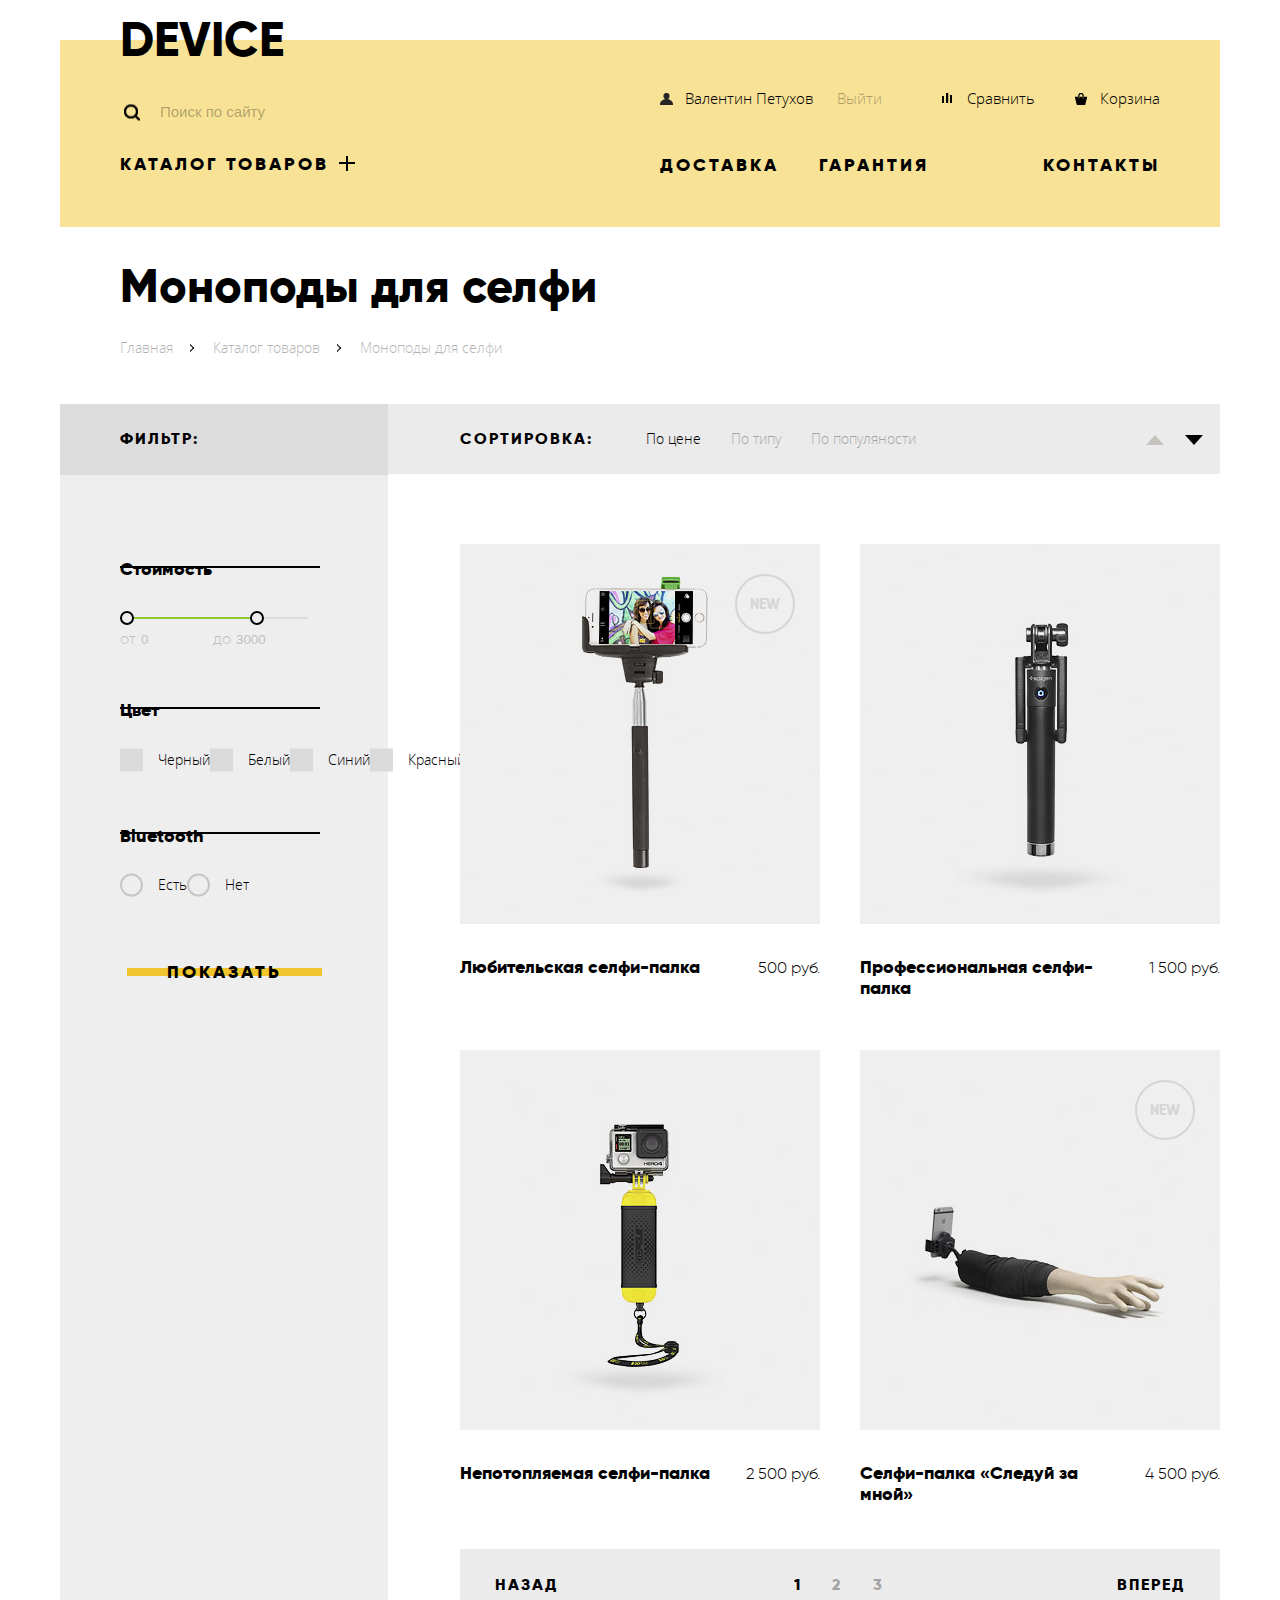
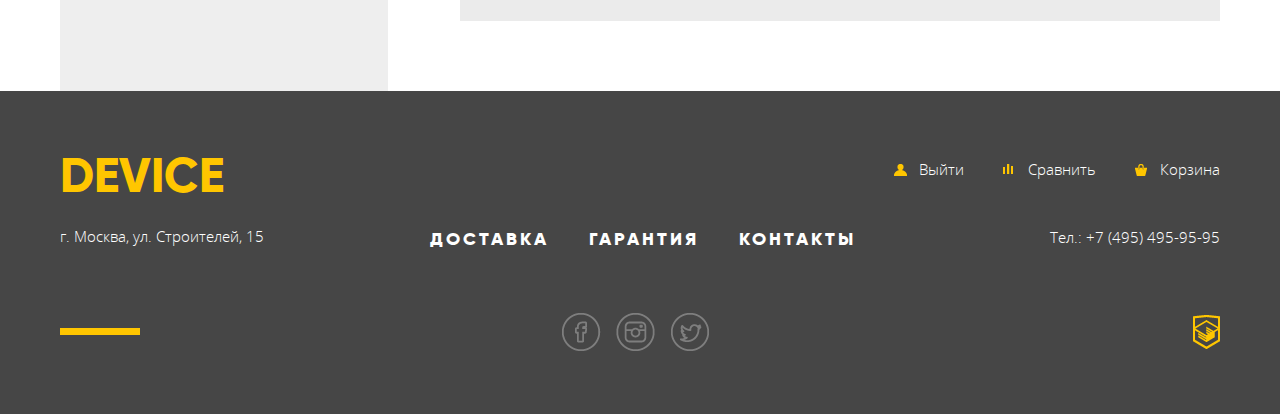
==== catalog.html @ fce209c1 "Верстка главной и каталога" ====
<!doctype html>
<html lang="ru">
<head>
    <meta charset="UTF-8">
    <title>Device</title>
    <link rel="stylesheet" href="css/normalize.css">
    <link rel="stylesheet" href="css/styles.css">
</head>
<body>
    <div class="container">
        <header class="main-header  main-header-catalog">
            <h1 class="main-header-logo">
                <a href="">DEVICE</a>
            </h1>
            <div class="main-header-bottom">
                <div class="main-header-left">
                    <form class="main-header-search" action="" method="post">
                        <input class="main-header-search-input" id="header-search" type="search" placeholder="Поиск по сайту">
                        <input class="main-header-search-submit" type="submit" value="Найти">
                    </form>
                    <div class="main-header-catalog-navigation">
                        <a class="main-header-catalog-link" href="#">Каталог товаров</a>
                        <nav class="catalog-navigation">
                            <div class="catalog-navigation-inner">
                                <ul class="catalog-navigation-items">
                                    <li><a class="catalog-navigation-link" href="#">Виртуальная реальность</a></li>
                                    <li><a class="catalog-navigation-link" href="#">Моноподы для селфи</a></li>
                                    <li><a class="catalog-navigation-link" href="#">Экшн-камеры</a></li>
                                </ul>
                                <ul class="catalog-navigation-items">
                                    <li><a class="catalog-navigation-link" href="#">Фитнес-браслеты</a></li>
                                    <li><a class="catalog-navigation-link" href="#">Умные часы</a></li>
                                </ul>
                                <ul class="catalog-navigation-items">
                                    <li><a class="catalog-navigation-link" href="#">Квадрокоптеры</a></li>
                                </ul>
                            </div>
                        </nav>
                    </div>
                </div>
                <div class="main-header-right">
                    <div class="user-block">
                        <ul class="user-block-list">
                            <li class="user-block-item  user-block-item-login">
                                <a class="user-block-link  user-block-link-user" href="#">Валентин Петухов</a>
                                <a class="user-block-link  user-block-link-logout" href="#">Выйти</a>
                            </li>
                            <li class="user-block-item  user-block-item-compare">
                                <a class="user-block-link" href="#">Сравнить</a>
                            </li>
                            <li class="user-block-item  user-block-item-cart">
                                <a class="user-block-link" href="#">Корзина</a>
                            </li>
                        </ul>
                    </div>
                    <nav class="main-navigation">
                        <ul class="main-navigation-items">
                            <li><a class="main-navigation-link" href="">Доставка</a></li>
                            <li><a class="main-navigation-link" href="">Гарантия</a></li>
                            <li><a class="main-navigation-link" href="">Контакты</a></li>
                        </ul>
                    </nav>
                </div>
            </div>
        </header>
    </div>

    <main>
        <section class="catalog-product">

            <!-- container begin -->
            <div class="container">
                <h2 class="catalog-product-title">Моноподы для селфи</h2>
                <div class="breadcrumbs">
                    <ul class="breadcrumbs-list">
                        <li><a class="breadcrumbs-link" href="#">Главная</a></li>
                        <li><a class="breadcrumbs-link" href="#">Каталог товаров</a></li>
                        <li><a class="breadcrumbs-link  breadcrumbs-link-active">Моноподы для селфи</a></li>
                    </ul>
                </div>

                <!-- catalog-inner begin -->
                <div class="catalog-product-inner">

                    <!-- filter begin -->
                    <section class="filter">

                        <div class="filter__title">
                            <span class="filter__title-text">Фильтр:</span>
                        </div>

                        <form action="" method="post">

                            <fieldset class="filter__box  filter__box-range">
                                <legend>Стоимость</legend>

                                <div class="filter__range">
                                    <div class="filter__range-controls">
                                        <div class="filter__range-scale">
                                            <div class="filter__range-bar"></div>
                                        </div>
                                        <div class="filter__range-toggle filter__range-toggle--min"></div>
                                        <div class="filter__range-toggle filter__range-toggle--max"></div>
                                    </div>

                                    <div class="filter__range-price">
                                        <label for="min-price">от</label>
                                        <input type="text" name="min-price" id="min-price" value="0">

                                        <label for="max-price">до</label>
                                        <input type="text" name="max-price" id="max-price" value="3000">

                                    </div>
                                </div>
                            </fieldset>

                            <fieldset class="filter__box">
                                <legend>Цвет</legend>

                                <input type="checkbox" name="black" id="black">
                                <label for="black">Черный</label>

                                <input type="checkbox" name="white" id="white">
                                <label for="white">Белый</label>

                                <input type="checkbox" name="blue" id="blue">
                                <label for="blue">Синий</label>

                                <input type="checkbox" name="red" id="red">
                                <label for="red">Красный</label>

                                <input type="checkbox" name="pink" id="pink">
                                <label for="pink">Розовый</label>
                            </fieldset>

                            <fieldset class="filter__box">
                                <legend>Bluetooth</legend>

                                <input type="radio" name="radio" id="yes">
                                <label for="yes">Есть</label>

                                <input type="radio" name="radio" id="no">
                                <label for="no">Нет</label>
                            </fieldset>

                            <button class="btn  btn-submit" type="submit">Показать</button>
                        </form>
                    </section>
                    <!-- filter end -->

                    <!-- products begin -->
                    <section class="products">
                        <div class="products-title">
                            <span class="products-title-text">Сортировка:</span>
                            <div class="products-title-links">
                                <a href="" class="products-title-link  products-title-link-active">По цене</a>
                                <a href="" class="products-title-link">По типу</a>
                                <a href="" class="products-title-link">По популяности</a>
                            </div>
                            <div class="products-title-arrows">
                                <span class="products-title-arrow  products-title-arrow-up"></span>
                                <span class="products-title-arrow  products-title-arrow-down"></span>
                            </div>
                        </div>

                        <!-- products-cards begin -->
                        <div class="products-cards">

                            <article class="products-cards-item  products-cards-item-new" tabindex="0">
                                <img src="img/item-1.jpg" width="360" height="380" alt="Любительская селфи-палка">
                                <div class="products-cards-item-cart">
                                    <a class="btn" href="">В корзину</a>
                                    <a href="">Добавить к сравнению</a>
                                </div>
                                <div class="products-cards-item-info">
                                    <h3 class="products-cards-item-title">Любительская селфи-палка</h3>
                                    <span class="products-cards-item-price">500 руб.</span>
                                </div>
                            </article>

                            <article class="products-cards-item" tabindex="0">
                                <img src="img/item-2.jpg" width="360" height="380" alt="Профессиональная селфи-палка">
                                <div class="products-cards-item-cart">
                                    <a class="btn" href="">В корзину</a>
                                    <a href="">Добавить к сравнению</a>
                                </div>
                                <div class="products-cards-item-info">
                                    <h3 class="products-cards-item-title">Профессиональная селфи-палка</h3>
                                    <span class="products-cards-item-price">1 500 руб.</span>
                                </div>
                            </article>

                            <article class="products-cards-item" tabindex="0">
                                <img src="img/item-3.jpg" width="360" height="380" alt="Непотопляемая селфи-палка">
                                <div class="products-cards-item-cart">
                                    <a class="btn" href="">В корзину</a>
                                    <a href="">Добавить к сравнению</a>
                                </div>
                                <div class="products-cards-item-info">
                                    <h3 class="products-cards-item-title">Непотопляемая селфи-палка</h3>
                                    <span class="products-cards-item-price">2 500 руб.</span>
                                </div>
                            </article>

                            <article class="products-cards-item  products-cards-item-new" tabindex="0">
                                <img src="img/item-4.jpg" width="360" height="380" alt="Селфи-палка «Следуй за мной»">
                                <div class="products-cards-item-cart">
                                    <a class="btn" href="">В корзину</a>
                                    <a href="">Добавить к сравнению</a>
                                </div>
                                <div class="products-cards-item-info">
                                    <h3 class="products-cards-item-title">Селфи-палка «Следуй за мной»</h3>
                                    <span class="products-cards-item-price">4 500 руб.</span>
                                </div>
                            </article>

                        </div>
                        <!-- products-cards end -->

                        <div class="pagination">
                            <a href="" class="pagination-link  pagination-link-prev">Назад</a>
                            <div class="pagination-inner">
                                <a href="" class="pagination-link  pagination-link-active">1</a>
                                <a href="" class="pagination-link">2</a>
                                <a href="" class="pagination-link">3</a>
                            </div>
                            <a href="" class="pagination-link  pagination-link-next">Вперед</a>
                        </div>
                    </section>
                    <!-- products end -->
                </div>
                <!-- catalog-inner end -->
            </div>
            <!-- container begin -->
        </section>
    </main>

    <footer class="main-footer">
        <div class="container">
            <div class="main-footer-block">
                <a class="main-footer-logo" href="">Device</a>
                <address class="main-footer-address">г. Москва, ул. Строителей, 15</address>
            </div>
            <div class="main-footer-block">
                <nav class="main-navigation  main-navigation-footer">
                    <ul class="main-navigation-items">
                        <li><a class="main-navigation-link" href="#">Доставка</a></li>
                        <li><a class="main-navigation-link" href="#">Гарантия</a></li>
                        <li><a class="main-navigation-link" href="#">Контакты</a></li>
                    </ul>
                </nav>
                <address class="main-footer-social">
                    <a class="social-btn  social-btn-fb" href="#">Фейсбук</a>
                    <a class="social-btn  social-btn-inst" href="#">Инстаграм</a>
                    <a class="social-btn  social-btn-tv" href="#">Твиттер</a>
                </address>
            </div>
            <div class="main-footer-block">
                <div class="user-block  user-block-footer">
                    <ul class="user-block-list">
                        <li class="user-block-item  user-block-item-login">
                            <a class="user-block-link" href="#">Выйти</a>
                        </li>
                        <li class="user-block-item  user-block-item-compare">
                            <a class="user-block-link" href="#">Сравнить</a>
                        </li>
                        <li class="user-block-item  user-block-item-cart">
                            <a class="user-block-link" href="#">Корзина</a>
                        </li>
                    </ul>
                </div>
                <address class="main-footer-contacts">
                    <a class="main-footer-tell" href="tel:74954959595">Тел.: +7 (495) 495-95-95</a>
                    <a class="main-footer-copyright" href="https://htmlacademy.ru">HTML Academy</a>
                </address>
            </div>
        </div>
    </footer>
</body>
</html>
---- css/styles.css ----
@font-face {
  font-family: 'OpenSans';
  src: url('../fonts/opensans.woff') format('woff'),
       url('../fonts/opensans.woff2') format('woff2');
  font-weight: normal;
  font-style: normal;
}

@font-face {
  font-family: 'OpenSans';
  src: url('../fonts/opensanslight.woff') format('woff'),
       url('../fonts/opensanslight.woff2') format('woff2');
  font-weight: 300;
  font-style: normal;
}

@font-face {
  font-family: 'Gilroy';
  src: url('../fonts/gilroyextrabold.woff') format('woff'),
  url('../fonts/gilroyextrabold.woff2') format('woff2');
  font-weight: 700;
  font-style: normal;
}

@font-face {
  font-family: 'Gilroy';
  src: url('../fonts/gilroylight.woff') format('woff'),
  url('../fonts/gilroylight.woff2') format('woff2');
  font-weight: 300;
  font-style: normal;
}

body {
  position: relative;
  margin: 0;
  font-size: 15px;
  font-weight: 300;
  font-family: "OpenSans", "Arial", sans-serif;
}

a {
  text-decoration: none;
  transition: all 0.2s;
}

.clearfix::after {
  content: "";
  display: table;
  clear: both;
}

.container {
  width: 1160px;
  margin-left: auto;
  margin-right: auto;
  padding-left: 20px;
  padding-right: 20px;
  padding-top: 0;
  padding-bottom: 0;
}

/*
 * main-header
 */

.main-header a:hover {
  opacity: 0.6;
}

.main-header a:focus {
  opacity: 0.3;
}

.main-header-logo {
  position: relative;
  z-index: 1;
  margin-top: 12px;
  margin-bottom: 0;
  margin-left: 60px;
  font-size: 48px;
  font-family: "Gilroy", "Arial", sans-serif;
  font-weight: 700;
}

.main-header-logo a {
  color: #000000;
}

.main-header-bottom {
  position: relative;
  display: flex;
  min-height: 249px;
  margin-top: -27px;
  padding-top: 50px;
  padding-left: 60px;
  padding-right: 60px;
  background-color: #f7e296;
}

.main-header-bottom::after {
  content: "";
  position: absolute;
  left: 600px;
  top: 224px;
  display: block;
  width: 100px;
  height: 7px;
  background-color: white;
}

.main-header-left {
  width: 540px;
}

.main-header-search {
  position: relative;
  margin-bottom: 19px;
}

.main-header-search::before {
  content: "";
  position: absolute;
  left: 4px;
  top: 50%;
  transform: translateY(-50%);
  width: 17px;
  height: 17px;
  background-image: url("../img/spritesheet.png");
  background-repeat: no-repeat;
  background-position: -5px -89px;
}

.main-header-search-input {
  width: 360px;
  padding-top: 13px;
  padding-bottom: 15px;
  padding-left: 40px;
  font-size: 15px;
  background-color: transparent;
  border: none;
  outline: none;
}

.main-header-search-input::-webkit-input-placeholder {
   font-size: 15px;
   color: rgba(0, 0, 0, 0.3);
 }

.main-header-search-input::-moz-placeholder {
  font-size: 15px;
  color: rgba(0, 0, 0, 0.3);
}/* Firefox 19+ */

.main-header-search-input:-ms-input-placeholder {
  font-size: 15px;
  color: rgba(0, 0, 0, 0.3);
}

.main-header-search-input:hover::-webkit-input-placeholder {
  color: rgba(0, 0, 0, 0.6);
}

.main-header-search-input:hover::-moz-placeholder {
  color: rgba(0, 0, 0, 0.6);
}/* Firefox 19+ */

.main-header-search-input:hover:-ms-input-placeholder {
  color: rgba(0, 0, 0, 0.6);
}

.main-header-search-input:focus {
  padding-bottom: 13px;
  border-bottom: 2px solid black;
}

.main-header-search-submit {
  display: none;
  margin-left: -4px;
  padding-left: 19px;
  padding-right: 19px;
  padding-top: 10px;
  padding-bottom: 12px;
  font-size: 15px;
  font-family: "OpenSans", "Arial", sans-serif;
  background-color: transparent;
  border: 2px solid black;
  cursor: pointer;
}

.main-header-search-submit:hover {
  background-color: black;
  color: white;
}

.main-header-search-submit:active {
  color: rgba(255, 255, 255, 0.3);
}

.main-header-search-input:focus + .main-header-search-submit {
  display: inline-block;
}

.main-header-catalog-navigation {
  position: relative;
  display: inline-block;
}

.main-header-catalog-link {
  position: relative;
  padding-right: 35px;
  font-size: 18px;
  font-weight: 700;
  font-family: "Gilroy", "Arial", sans-serif;
  text-transform: uppercase;
  color: black;
  letter-spacing: 3px;
}

.main-header-catalog-link::after{
  content: "";
  position: absolute;
  right: 16px;
  top: 3px;
  display: block;
  width: 2px;
  height: 15px;
  background-color: black;
}

.main-header-catalog-link::before{
  content: "";
  position: absolute;
  right: 16px;
  top: 2px;
  display: block;
  width: 2px;
  height: 16px;
  background-color: black;
  transform: rotate(90deg);
}

.catalog-navigation {
  position: absolute;
  left: -60px;
  z-index: 2;
  display: none;
  padding-top: 35px;
  padding-left: 60px;
  width: 1100px;
  height: 129px;
  background-color: #f7e296;
}

.main-header-catalog-navigation:hover .catalog-navigation {
  display: block;
}

.catalog-navigation-inner {
  display: flex;
}

.catalog-navigation-items {
  padding: 0;
  margin: 0;
  margin-right: 60px;
  list-style: none;
}

.catalog-navigation-items li {
  margin-bottom: 16px;
}

.catalog-navigation-link {
  font-weight: 300;
  color: black;
}

.main-header-right {
  flex-grow: 1;
}

.user-block {
  margin-bottom: 48px;
}

.user-block-list {
  display: flex;
  margin: 0;
  padding: 0;
  list-style: none;
}

.user-block-item {
  position: relative;
  padding-left: 25px;
  margin-left: 40px;
}

.user-block-item:first-child {
  margin-right: auto;
  margin-left: 0;
}

.user-block-item::before {
  content: "";
  position: absolute;
  left: 0;
  top: 3px;
  background-image: url("../img/spritesheet.png");
  background-repeat: no-repeat;
}

.user-block-item-login::before {
  width: 13px;
  height: 12px;
  background-position: -5px -137px;
}

.user-block-item-compare::before {
  width: 10px;
  height: 10px;
  background-position: -5px -69px;
}

.user-block-item-cart::before {
  width: 12px;
  height: 12px;
  background-position: -5px -27px;
}

.user-block-link {
  color: black;
}

.user-block-link-user {
  margin-right: 20px;
}

.user-block-link-logout {
  opacity: 0.3;
}

.main-navigation-items {
  display: flex;
  list-style: none;
  padding: 0;
  margin: 0;
}

.main-navigation-items li {
  margin-right: 40px;
}

.main-navigation-items li:last-child {
  margin-left: auto;
  margin-right: 0;
}

.main-navigation-link {
  font-size: 18px;
  font-weight: 700;
  font-family: "Gilroy", "Arial", sans-serif;
  text-transform: uppercase;
  color: black;
  letter-spacing: 3px;
}

.main-header-catalog {
  margin-bottom: 32px;
}

.main-header-catalog .main-header-bottom {
  min-height: 137px;
}

.main-header-catalog .main-header-bottom::after {
  display: none;
}

/*
 * main
 */

.catalog-product-title {
  margin-top: 0;
  margin-bottom: 26px;
  padding-left: 60px;
  font-size: 47px;
  font-family: "Gilroy", "Arial", sans-serif;
}

.breadcrumbs {
  padding-left: 60px;
  margin-bottom: 48px;
}

.breadcrumbs-list {
  display: flex;
  margin: 0;
  padding: 0;
  list-style: none;
}

.breadcrumbs-list li {
  position: relative;
  padding-right: 20px;
  margin-right: 20px;
}

.breadcrumbs-list li:after {
  content: "";
  position: absolute;
  right: 0;
  top: 50%;
  display: block;
  width: 4px;
  height: 4px;
  border: 1px solid black;
  border-top-color: transparent;
  border-left-color: transparent;
  transform: translateY(-50%) rotate(-45deg);
}

.breadcrumbs-list li:last-child::after {
  display: none;
}

.breadcrumbs-link {
  font-size: 14px;
  color: black;
  opacity: 0.3;
}

.breadcrumbs-link:not(.breadcrumbs-link-active):hover {
  opacity: 0.6;
}

.breadcrumbs-link:not(.breadcrumbs-link-active):active {
  opacity: 0.1;
}

.catalog-product-inner {
  display: flex;
}

/*
 * filter
 */

.filter {
  width: 328px;
  background-color: #eeeeee;
}

.filter form {
  display: flex;
  flex-direction: column;
}

.filter .btn-submit {
  align-self: center;
}

.filter__title {
  margin-bottom: 84px;
  padding-left: 60px;
  padding-top: 26px;
  padding-bottom: 26px;
  background-color: #dcdcdc;
}

.filter__title-text {
  font-size: 16px;
  letter-spacing: 2px;
  text-transform: uppercase;
  font-weight: 700;
  font-family: "Gilroy", "Arial", sans-serif;
}

.filter__box {
  position: relative;
  display: flex;
  border: none;
  margin-left: 0;
  margin-right: 0;
  padding-left: 60px;
  padding-right: 68px;
  padding-top: 19px;
  padding-bottom: 46px;
}

.filter__box-range {
  padding-top: 25px;
  padding-bottom: 52px;
}

.filter__box legend {
  font-size: 18px;
  font-weight: 700;
  font-family: "Gilroy", "Arial", sans-serif;
}

.filter__box::before {
  content: "";
  position: absolute;
  top: -14px;
  display: block;
  width: 200px;
  height: 2px;
  box-sizing: border-box;
  background-color: black;
}

.filter__range-controls {
  position: relative;
  padding-top: 12px;
  padding-bottom: 12px;
}

.filter__range-scale {
  height: 2px;
  background-color: #dbdbdb;
}

.filter__range-bar {
  width: 70%;
  height: 2px;
  background-color: #91c92f;
}

.filter__range-toggle {
  position: absolute;
  top: 50%;
  transform: translateY(-50%);
  display: block;
  width: 10px;
  height: 10px;
  border-radius: 50%;
  border: 2px solid black;
  background-color: #eeeeee;
  cursor: pointer;
}

.filter__range-toggle:active {
  border-color: white;
  background-color: #7eae29;
  box-shadow: 0 3px 2px -2px black;
}

.filter__range-toggle--max {
  left: 130px;
}

.filter__range-price {
  display: flex;
}

.filter__range-price label {
  margin-right: 3px;
  font-family: "Gilroy", "Arial", sans-serif;
  opacity: 0.2;
}

.filter__range-price input {
  border: none;
  background-color: transparent;
  width: 70px;
  opacity: 0.2;
}

.filter__range-price input:focus {
  opacity: 1;
}

.filter__box input[type="checkbox"],
.filter__box input[type="radio"] {
  display: none;
}

.filter__box input[type="checkbox"] + label,
.filter__box input[type="radio"] + label {
  position: relative;
  padding-left: 38px;
  font-size: 14px;
  line-height: 40px;
  color: black;
  cursor: pointer;
}

.filter__box input[type="checkbox"] + label::before {
  content: "";
  position: absolute;
  left: 0;
  top: 50%;
  display: block;
  width: 23px;
  height: 23px;
  background-color: #dbdbdb;
  transform: translateY(-50%);
  transition: all 0.2s;
}

.filter__box input[type="checkbox"] + label:hover::before {
  background-color: #cecece;
}

.filter__box input[type="checkbox"] + label:active::before {
  background-color: #c4c4c4;
}

.filter__box input[type="checkbox"] + label::after {
  content: "";
  position: absolute;
  left: 8px;
  top: 11px;
  display: block;
  width: 4px;
  height: 8px;
  border: 2px solid black;
  border-left-color: transparent;
  border-top-color: transparent;
  transform: rotate(45deg) scale(0);
  transition: transform 0.2s;
}

.filter__box input[type="checkbox"]:checked + label::after {
  transform: rotate(45deg) scale(1);
}

.filter__box input[type="radio"] + label::before {
  content: "";
  position: absolute;
  left: 0;
  top: 50%;
  display: block;
  width: 19px;
  height: 19px;
  border-radius: 50%;
  border: 2px solid #c6c6c6;
  transform: translateY(-50%);
  transition: all 0.2s;
}

.filter__box input[type="radio"] + label::after {
  content: "";
  position: absolute;
  left: 7px;
  top: 50%;
  display: block;
  width: 5px;
  height: 5px;
  border-radius: 50%;
  border: 2px solid black;
  transform: translateY(-50%) scale(0);
  transition: all 0.2s;
}

.filter__box input[type="radio"]:checked + label::after {
  transform: translateY(-50%) scale(1);
}

.filter__box input[type="radio"] + label:hover::before {
  border-color: #bcbcbc;
}

.filter__box input[type="radio"] + label:active::before {
  border-color: #acacac;
}

/*
 * products
 */

.products {
  width: 832px;
}

.products-title {
  display: flex;
  align-items: center;
  padding-left: 72px;
  background-color: #ebebeb;
}

.products-title-text {
  font-size: 16px;
  letter-spacing: 2px;
  text-transform: uppercase;
  font-weight: 700;
  font-family: "Gilroy", "Arial", sans-serif;
}

.products-title-links {
  margin-left: 53px;
  font-size: 0;
}

.products-title-link {
  display: inline-block;
  padding-top: 26px;
  padding-bottom: 26px;
  margin-right: 30px;
  font-size: 14px;
  line-height: 18px;
  color: black;
  opacity: 0.3;
}

.products-title-link:not(.products-title-link-active):hover {
  opacity: 0.6;
}

.products-title-link:active {
  opacity: 1;
}

.products-title-link-active {
  opacity: 1;
}

.products-title-arrows {
  margin-left: auto;
}

.products-title-arrow {
  display: inline-block;
  margin-right: 17px;
  width: 0;
  height: 0;
  border: 9px solid #c6c2bd;
  border-left-color: transparent;
  border-right-color: transparent;
  cursor: pointer;
}

.products-title-arrow-up {
  border-bottom-width: 10px;
  border-top-width: 0;
}

.products-title-arrow-down {
  border-top-color: black;
  border-top-width: 10px;
  border-bottom-width: 0;
}

.products-cards {
  display: flex;
  flex-wrap: wrap;
  padding-left: 72px;
  padding-top: 70px;
}

.products-cards-item {
  position: relative;
  margin-bottom: 51px;
}

.products-cards-item-new::after {
  content: "new";
  position: absolute;
  top: 30px;
  right: 25px;
  display: block;
  width: 60px;
  height: 60px;
  padding-top: 21px;
  box-sizing: border-box;
  text-align: center;
  font-size: 14px;
  font-family: "Gilroy", "Arial", sans-serif;
  font-weight: 700;
  text-transform: uppercase;
  border: 2px solid black;
  border-radius: 50%;
  opacity: 0.1;
}

.products-cards-item:nth-child(odd) {
  margin-right: 40px;
}

.products-cards-item img {
  max-width: 100%;
  vertical-align: top;
}

.products-cards-item:hover img {
  opacity: 0.6;
}

.products-cards-item-cart {
  position: absolute;
  left: 50%;
  top: 165px;
  display: none;
  flex-direction: column;
  align-items: center;
  width: 100%;
  transform: translateX(-50%);
}

.products-cards-item-cart a:not(.btn) {
  margin-top: 20px;
  font-size: 13px;
  color: black;
  opacity: 0.5;
}

.products-cards-item-cart a:not(.btn):hover {
  opacity: 1;
}

.products-cards-item-cart a:not(.btn):active {
  opacity: 0.2;
}

.products-cards-item:hover .products-cards-item-cart,
.products-cards-item:focus .products-cards-item-cart{
  display: flex;
}

.products-cards-item-info {
  display: flex;
  align-items: baseline;
  justify-content: space-between;
  margin-top: 33px;
}

.products-cards-item-title {
  margin: 0;
  flex-basis: 270px;
  font-size: 18px;
  font-family: "Gilroy", "Arial", sans-serif;
}

.products-cards-item-price {
  font-size: 16px;
  font-family: "Gilroy", "Arial", sans-serif;
}

/*
 * pagination
 */

.pagination {
  display: flex;
  align-items: center;
  margin-left: 72px;
  margin-bottom: 70px;
  margin-top: -6px;
  background-color: #ebebeb;
}

.pagination-inner {
  flex-grow: 1;
  text-align: center;
}

.pagination-link {
  padding-top: 27px;
  padding-bottom: 26px;
  padding-left: 14px;
  padding-right: 14px;
  font-size: 16px;
  font-weight: 700;
  color: black;
  text-transform: uppercase;
  font-family: "Gilroy", "Arial", sans-serif;
  opacity: 0.3;
}

.pagination-link:hover {
  opacity: 0.6;
}

.pagination-link:active {
  opacity: 1;
}


.pagination-link-active {
  opacity: 1;
}

.pagination-link-prev,
.pagination-link-next {
  padding-left: 35px;
  padding-right: 35px;
  letter-spacing: 2px;
  opacity: 1;
}

.pagination-link-prev:hover,
.pagination-link-next:hover {
  background-color: #d9d9d9;
}

.pagination-link-prev:active,
.pagination-link-next:active {
  color: rgba(0, 0, 0, 0.3);
}

/*
 * promo-slider
 */

.promo-slider {
  position: relative;
}

.promo-slider input {
  display: none;
}

.promo-slider-controls {
  position: absolute;
  right: 82px;
  top: 329px;
  z-index: 3;
}

.promo-slider-controls label {
  display: inline-block;
  width: 4px;
  height: 4px;
  margin-left: 20px;
  border: 3px solid #b2b2b2;
  border-radius: 50%;
  cursor: pointer;
  transition: all 0.3s;
}

.promo-slider-controls label:hover {
  transform: scale(1.3);
}

#slideFirst:checked ~ .promo-slider-controls label[for="slideFirst"],
#slideSecond:checked ~ .promo-slider-controls label[for="slideSecond"],
#slideThree:checked ~ .promo-slider-controls label[for="slideThree"] {
  border-color: black;
}

.promo-slides {
  position: relative;
  z-index: 1;
  margin-top: -116px;
  margin-bottom: 94px;
  overflow: hidden;
}

.promo-slides-inner {
  display: flex;
  width: 300%;
  transition: all 0.4s;
}

#slideFirst:checked ~ .promo-slides .promo-slides-inner {
  transform: translateX(0);
}

#slideSecond:checked ~ .promo-slides .promo-slides-inner {
  transform: translateX(-1160px);
}

#slideThree:checked ~ .promo-slides .promo-slides-inner {
  transform: translateX(-2322px);
}

.promo-slide {
  position: relative;
  display: flex;
  padding-left: 90px;
  padding-right: 75px;
  width: 1160px;
  box-sizing: border-box;
}

.promo-slide-two .promo-slide-img {
  margin-top: 18px;
}

.promo-slide-description {
  margin-left: 125px;
}

.promo-slide-two .promo-slide-description {
  margin-left: 165px;
}

.promo-slide-three {
  padding-left: 30px;
  padding-right: 65px;
}

.promo-slide-three .promo-slide-img {
  margin-top: 65px;
}

.promo-slide-three .promo-slide-description {
  margin-left: 45px;
}

.promo-slide-number {
  position: absolute;
  right: 49px;
  top: -22px;
  z-index: -1;
  font-size: 180px;
  font-family: "Gilroy", "Arial", sans-serif;
  color: white;
  font-weight: 700;
}

.promo-slide-title {
  margin-top: 85px;
  margin-bottom: 22px;
  font-size: 47px;
  font-family: "Gilroy", "Arial", sans-serif;
  color: black;
}

.promo-slide-options {
  display: flex;
  margin-top: 54px;
}

.promo-slide-options-item {
  margin-right: 70px;
}

.promo-slide-information {
  margin-bottom: 43px;
  line-height: 30px;
  color: #464646;
}

.promo-slide-options-value {
  margin-bottom: 13px;
  font-size: 36px;
  font-family: "Gilroy", "Arial", sans-serif;
}

.promo-slide-options-name {
  font-size: 13px;
}

.catalog {
  display: flex;
  margin-bottom: 169px;
}

.catalog-link {
  width: 160px;
  margin-right: 40px;
}

.catalog-link:hover .catalog-picture {
  background-color: #f0c52e;
}

.catalog-link:active .catalog-title {
  opacity: 0.3;
}

.catalog-link:last-child {
  margin-right: 0;
}

.catalog-picture {
  position: relative;
  width: 160px;
  height: 160px;
  background-color: #f7e296;
  /*background-position: center;*/
  transition: background-color 0.2s;
}

.catalog-picture::before {
  content: "";
  position: absolute;
  top: 50%;
  left: 50%;
  transform: translateX(-50%) translateY(-50%);
  background-repeat: no-repeat;
  background-image: url("../img/spritesheet-popular.png");
}

.catalog-picture-vr::before {
  width: 97px;
  height: 55px;
  background-position: -10px -188px;
}

.catalog-picture-vr:active::before {
  background-position: -10px -263px;
}

.catalog-picture-monopod::before {
  top: 102px;
  width: 86px;
  height: 117px;
  background-position: -10px -338px;
}

.catalog-picture-monopod:active::before {
  background-position: -10px -475px;
}

.catalog-picture-camera::before {
  width: 71px;
  height: 87px;
  background-position: -10px -612px;
}

.catalog-picture-camera:active::before {
  background-position: -10px -719px;
}

.catalog-picture-bracelet::before {
  width: 107px;
  height: 65px;
  background-position: -10px -826px;
}

.catalog-picture-bracelet:active::before {
  background-position: -10px -911px;
}

.catalog-picture-clock::before {
  width: 56px;
  height: 98px;
  background-position: -10px -996px;
}

.catalog-picture-clock:active::before {
  background-position: -10px -1114px;
}

.catalog-picture-quadcopter::before {
  width: 132px;
  height: 69px;
  background-position: -10px -10px;
}

.catalog-picture-quadcopter:active::before {
  background-position: -10px -99px;
}

.catalog-title {
  margin-top: 35px;
  font-size: 18px;
  color: black;
  font-family: "Gilroy", "Arial", sans-serif;
}

/*
 * services
 */

.services {
  margin-bottom: 95px;
  background-color: #e5e5e5;
}

.services .container {
  display: flex;
}

.services input {
  display: none;
}

.services-slider-controls {
  position: relative;
  z-index: 1;
  display: flex;
  flex-direction: column;
  min-width: 280px;
  max-width: 280px;
  margin-top: -19px;
  padding-bottom: 80px;
  text-align: center;
}

.services-slider-controls::before {
  content: "";
  position: absolute;
  right: -4px;
  top: -81px;
  display: block;
  width: 7px;
  height: 100%;
  background-color: black;
}

#servicesSlideFirst:checked ~ .services-slider-controls label[for="servicesSlideFirst"],
#servicesSlideSecond:checked ~ .services-slider-controls label[for="servicesSlideSecond"],
#servicesSlideThree:checked ~ .services-slider-controls label[for="servicesSlideThree"] {
  color: #f7e184;
}

#servicesSlideFirst:checked ~ .services-slider-controls label[for="servicesSlideFirst"]::before,
#servicesSlideSecond:checked ~ .services-slider-controls label[for="servicesSlideSecond"]::before,
#servicesSlideThree:checked ~ .services-slider-controls label[for="servicesSlideThree"]::before {
  height: 100%;
  width: 277px;
  background-color: black;
}

.services-slider-controls label {
  width: 110px;
  padding-left: 27px;
  padding-right: 27px;
  margin-bottom: 24px;
  cursor: pointer;
}

.services-slider {
  height: 212px;
  margin-left: 121px;
  margin-top: -29px;
  margin-bottom: 106px;
  overflow: hidden;
}

.services-slider-inner {
  height: 300%;
  transition: all 0.4s;
}

#servicesSlideFirst:checked ~ .services-slider .services-slider-inner {
  transform: translateY(0);
}

#servicesSlideSecond:checked ~ .services-slider .services-slider-inner {
  transform: translateY(-266px);
}

#servicesSlideThree:checked ~ .services-slider .services-slider-inner {
  transform: translateY(-530px);
}

.services-slide {
  position: relative;
  padding-right: 300px;
  min-height: 250px;
}

.services-slide::before {
  content: "";
  position: absolute;
  right: 63px;
  top: 14px;
  display: block;
  width: 136px;
  height: 164px;
  background-image: url("../img/delivery.png");
  background-repeat: no-repeat;
}

.services-slide-two::before {
  width: 171px;
  height: 195px;
  background-image: url("../img/warranty.png");
}

.services-slide-three::before {
  width: 156px;
  height: 188px;
  background-image: url("../img/credit.png");
}


.services-slide-title {
  margin: 0;
  font-size: 47px;
  font-family: "Gilroy", "Arial", sans-serif;
}

.services-slide-description {
  line-height: 30px;
}

.clients {
  margin-bottom: 98px;
}

.clients-img {
  margin-right: 35px;
  opacity: 0.2;
  transition: all 0.4s;
}

.clients-img:last-child {
  margin-right: 0;
}

.clients-img:hover {
  opacity: 1;
}

.index-info {
  display: flex;
  margin-bottom: 82px;
}

.index-info-left {
  margin-right: 43px;
}

.index-info-left,
.index-info-right {
  position: relative;
}

.index-info-left::after,
.index-info-right::after {
  content: "";
  position: absolute;
  top: -9px;
  left: 0;
  display: block;
  width: 80px;
  height: 7px;
  background-color: black;
}

.index-info-title {
  font-size: 47px;
  font-family: "Gilroy", "Arial", sans-serif;
}

.index-info-description {
  margin: 0;
  line-height: 30px;
}

.index-info-left .index-info-description {
  margin-bottom: 31px;
}

.index-info-companies {
  padding: 0;
  margin-left: 0;
  margin-top: 65px;
  margin-bottom: 55px;
  list-style: none;
}

.index-info-companies li {
  position: relative;
  padding-left: 35px;
  line-height: 40px;
  font-weight: 700;
  font-family: "Gilroy", "Arial", sans-serif;
}

.index-info-companies li::after {
  content: "";
  position: absolute;
  left: 0;
  bottom: 50%;
  transform: translateY(50%);
  display: block;
  width: 4px;
  height: 4px;
  border: 3px solid #b2b2b2;
  border-radius: 50%;
}

.index-info-map {
  margin-top: 40px;
  margin-bottom: 70px;
  width: 560px;
  height: 222px;
  background-image: url("../img/map-big.jpg");
  background-repeat: no-repeat;
  background-position: center;
}

/*
 * main-footer
 */

.main-footer {
  padding-top: 57px;
  padding-bottom: 63px;
  background-color: #464646;
}

.main-footer a:not(.main-footer-tell):hover {
  opacity: 0.6;
}

.main-footer a:not(.main-footer-tell):focus {
  opacity: 0.3;
}

.main-footer .container {
  display: flex;
  justify-content: space-between;
}

.main-footer-block:first-child {
  position: relative;
}

.main-footer-block:first-child::after {
  content: "";
  position: absolute;
  left: 0;
  top: 180px;
  display: block;
  width: 80px;
  height: 7px;
  background-color: #ffc600;
}

.main-footer-block:nth-child(2) {
  padding-left: 128px;
  text-align: center;
}

.main-navigation-footer {
  margin-top: 81px;
  margin-bottom: 64px;
}

.main-navigation-footer .main-navigation-link {
  color: white;
}

.main-footer-logo {
  font-size: 48px;
  font-family: "Gilroy", "Arial", sans-serif;
  font-weight: 700;
  color: #ffc600;
  text-transform: uppercase;
}

.main-footer-address {
  margin-top: 25px;
  color: white;
  font-style: normal;
}

.main-footer-social {
  font-size: 0;
}

.social-btn {
  display: inline-block;
  width: 39px;
  height: 38px;
  margin-right: 15px;
  background-repeat: no-repeat;
  background-position: center;
  opacity: 0.3;
  transition: opacity 0.2s;
}

.social-btn:hover {
  opacity: 0.6;
}

.social-btn:active {
  opacity: 0.1;
}

.social-btn-fb {
  background-image: url("../img/facebook.png");
}

.social-btn-inst {
  background-image: url("../img/insta.png");
}

.social-btn-tv {
  background-image: url("../img/twitter.png");
}

/*
 * user-block-footer
 */

.user-block-footer {
  margin-top: 13px;
}

.user-block-footer .user-block-item {
  margin-right: 0;
  margin-left: 39px;
}

.user-block-footer .user-block-item-login::before {
  background-position: -5px -115px;
}

.user-block-footer .user-block-item-compare::before {
  background-position: -5px -49px;
}

.user-block-footer .user-block-item-cart::before {
  background-position: -5px -5px;
}

.user-block-footer .user-block-item:first-child {
  margin-left: 0;
}

.user-block-footer .user-block-link {
  color: white;
}

.main-footer-contacts {
  display: flex;
  flex-direction: column;
  align-items: flex-end;
}

.main-footer-tell {
  margin-top: 3px;
  margin-bottom: 69px;
  color: white;
  font-style: normal;
}

.main-footer-copyright {
  width: 27px;
  height: 34px;
  font-size: 0;
  background-image: url("../img/htmlacademy.png");
  background-repeat: no-repeat;
  transition: opacity 0.2s;
}

.feedback-form {
  position: absolute;
  z-index: 2;
  bottom: 1185px;
  left: 50%;
  padding-left: 100px;
  padding-right: 100px;
  padding-top: 90px;
  padding-bottom: 90px;
  display: none;
  box-sizing: border-box;
  width: 960px;
  height: 553px;
  transform: translateX(-50%);
  background-color: white;
  box-shadow: 0 8px 45px -10px black;
}

.feedback-form-textarea {
  margin-bottom: 40px;
  padding: 20px;
  border: none;
  font-size: 14px;
  background-color: #f2f2f2;
  outline: none;
  resize: none;
  transition: background-color 0.2s;
}

.feedback-form-top {
  display: flex;
  margin-bottom: 40px;
}

.feedback-form-top .feedback-form-field:not(:nth-child(even)) {
  margin-right: 40px;
}

.feedback-form-field {
  display: flex;
  flex-direction: column;
  flex-grow: 1;
}

.feedback-form-label {
  margin-bottom: 10px;
  font-size: 18px;
  line-height: 18px;
  font-weight: 700;
  font-family: "Gilroy", "Arial", sans-serif;
}

.feedback-form-input {
  padding-left: 20px;
  padding-right: 20px;
  padding-top: 17px;
  padding-bottom: 17px;
  font-size: 14px;
  border: none;
  background-color: #f2f2f2;
  outline: none;
  transition: background-color 0.2s;
}

.feedback-form-input:hover,
.feedback-form-textarea:hover {
  background-color: #eaeaea;
}

.feedback-form-input:focus,
.feedback-form-textarea:focus {
  outline: 3px solid #f7e296;
  background-color: transparent;
}

.feedback-form-input::-webkit-input-placeholder { opacity: 0.4; }
.feedback-form-input::-moz-placeholder { opacity: 0.4; }
.feedback-form-input:-ms-input-placeholder { opacity: 0.4; }

.feedback-form-textarea::-webkit-input-placeholder { opacity: 0.4; }
.feedback-form-textarea::-moz-placeholder { opacity: 0.4; }
.feedback-form-textarea:-ms-input-placeholder { opacity: 0.4; }

.map-popup {
  position: absolute;
  z-index: 2;
  bottom: 383px;
  left: 50%;
  width: 960px;
  height: 553px;
  display: none;
  transform: translateX(-50%);
  background-color: white;
  background-image: url("../img/map-big.jpg");
  background-repeat: no-repeat;
  background-position: center;
  box-shadow: 0 8px 45px -10px black;
}

.modal-close {
  position: absolute;
  top: 22px;
  right: 22px;
  z-index: 2;
  display: block;
  width: 55px;
  height: 55px;
  background-color: rgba(240, 197, 46, 0.5);
  border-radius: 50%;
  cursor: pointer;
  transition: all 0.2s;
}

.modal-close:hover {
  background-color: rgba(240, 197, 46, 1);
}

.modal-close:active .modal-close-cross::after,
.modal-close:active .modal-close-cross::before {
  opacity: 0.3;
}

.modal-close-cross {
  position: relative;
}

.modal-close-cross::after {
  content: "";
  position: absolute;
  top: 26px;
  left: 10px;
  display: block;
  height: 2px;
  width: 35px;
  background-color: white;
  transform: rotate(45deg);
}

.modal-close-cross::before {
  content: "";
  position: absolute;
  top: 26px;
  left: 10px;
  display: block;
  height: 2px;
  width: 35px;
  background-color: white;
  transform: rotate(-45deg);
}

/*
 * btn
 */

.btn {
  position: relative;
  display: inline-block;
  padding-left: 40px;
  padding-right: 40px;
  padding-top: 10px;
  padding-bottom: 10px;
  font-size: 18px;
  font-family: "Gilroy", "Arial", sans-serif;
  text-transform: uppercase;
  font-weight: 700;
  color: black;
  letter-spacing: 3px;
}

.btn-submit {
  z-index: 1;
  border: none;
  background-color: transparent;
  cursor: pointer;
}

.btn::before {
  content: "";
  position: absolute;
  left: 0;
  top: 50%;
  z-index: -1;
  width: 100%;
  height: 8px;
  background-color: #f0c52e;
  transform: translateY(-50%);
  transition: height 0.2s;
}

.btn:active {
  color: rgba(0, 0, 0, 0.3);
}

.btn:hover::before,
.btn:focus::before {
  height: 100%;
  transition: all 0.2s;
}
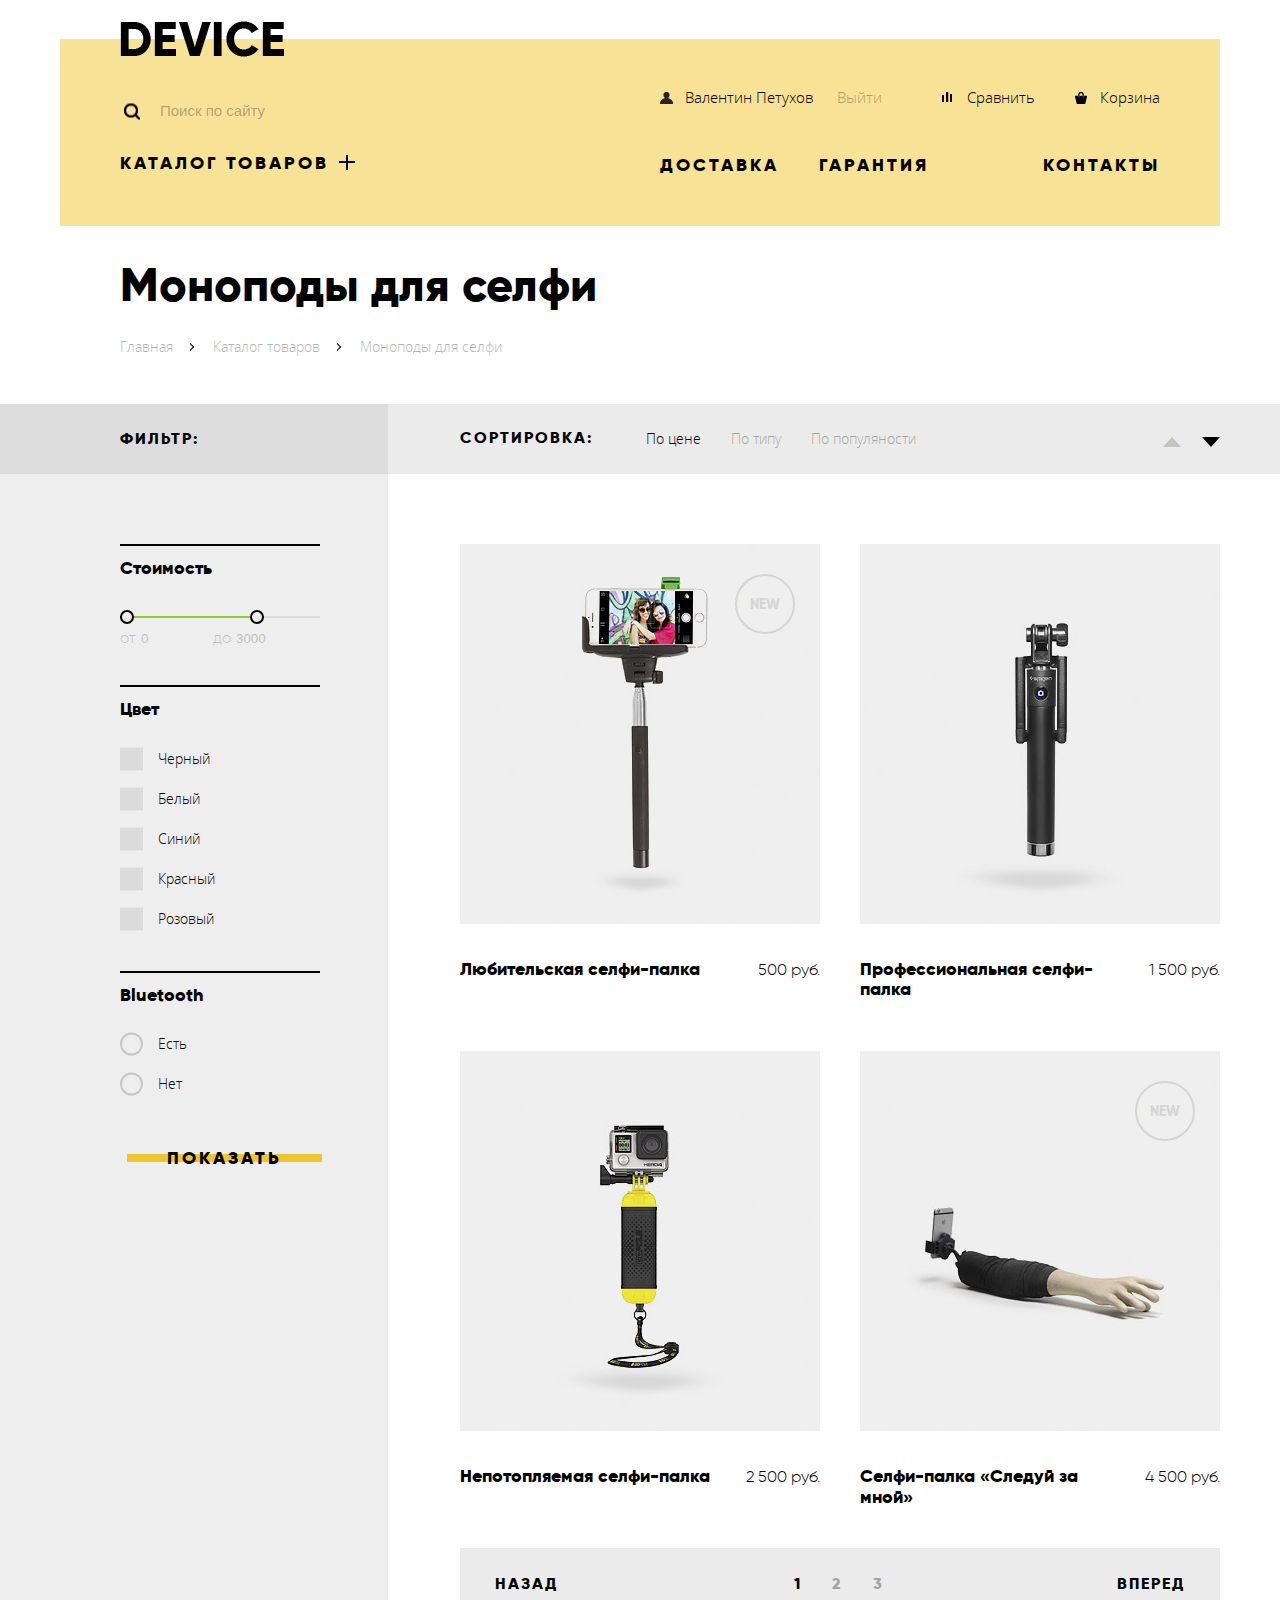
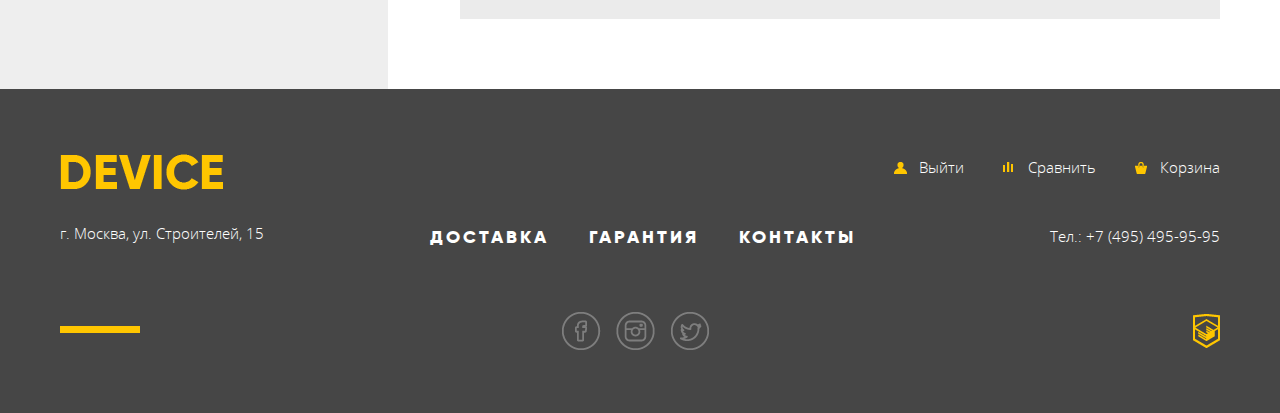
==== commit 4d11dd24: "Доработка проекта" ====
--- a/catalog.html
+++ b/catalog.html
@@ -4,17 +4,18 @@
     <meta charset="UTF-8">
     <title>Device</title>
     <link rel="stylesheet" href="css/normalize.css">
-    <link rel="stylesheet" href="css/styles.css">
+    <link rel="stylesheet" href="css/styles-min.css">
 </head>
 <body>
     <div class="container">
         <header class="main-header  main-header-catalog">
-            <h1 class="main-header-logo">
-                <a href="">DEVICE</a>
-            </h1>
+            <a class="main-header-logo" href="index.html">
+                <img src="img/logo.png" width="164" height="36" alt="Device">
+            </a>
             <div class="main-header-bottom">
                 <div class="main-header-left">
-                    <form class="main-header-search" action="" method="post">
+                    <form class="main-header-search" action="#" method="post">
+                        <label class="hidden" for="header-search">Поиск по сайту</label>
                         <input class="main-header-search-input" id="header-search" type="search" placeholder="Поиск по сайту">
                         <input class="main-header-search-submit" type="submit" value="Найти">
                     </form>
@@ -89,10 +90,10 @@
                             <span class="filter__title-text">Фильтр:</span>
                         </div>
 
-                        <form action="" method="post">
-
-                            <fieldset class="filter__box  filter__box-range">
-                                <legend>Стоимость</legend>
+                        <form action="#" method="post">
+
+                            <fieldset class="filter-box  filter-box-range">
+                                <legend class="filter-box-title">Стоимость</legend>
 
                                 <div class="filter__range">
                                     <div class="filter__range-controls">
@@ -105,17 +106,17 @@
 
                                     <div class="filter__range-price">
                                         <label for="min-price">от</label>
-                                        <input type="text" name="min-price" id="min-price" value="0">
+                                        <input type="text" name="min-price" id="min-price" value="0" aria-label="Минимальная цена">
 
                                         <label for="max-price">до</label>
-                                        <input type="text" name="max-price" id="max-price" value="3000">
+                                        <input type="text" name="max-price" id="max-price" value="3000" aria-label="Максимальная цена">
 
                                     </div>
                                 </div>
                             </fieldset>
 
-                            <fieldset class="filter__box">
-                                <legend>Цвет</legend>
+                            <fieldset class="filter-box">
+                                <legend class="filter-box-title">Цвет</legend>
 
                                 <input type="checkbox" name="black" id="black">
                                 <label for="black">Черный</label>
@@ -133,8 +134,8 @@
                                 <label for="pink">Розовый</label>
                             </fieldset>
 
-                            <fieldset class="filter__box">
-                                <legend>Bluetooth</legend>
+                            <fieldset class="filter-box">
+                                <legend class="filter-box-title">Bluetooth</legend>
 
                                 <input type="radio" name="radio" id="yes">
                                 <label for="yes">Есть</label>
@@ -158,8 +159,8 @@
                                 <a href="" class="products-title-link">По популяности</a>
                             </div>
                             <div class="products-title-arrows">
-                                <span class="products-title-arrow  products-title-arrow-up"></span>
-                                <span class="products-title-arrow  products-title-arrow-down"></span>
+                                <span class="products-title-arrow  products-title-arrow-up" aria-label="Сортировка товаров по возрастанию" tabindex="0"></span>
+                                <span class="products-title-arrow  products-title-arrow-down  products-title-arrow-active" aria-label="Сортировка товаров по убыванию" tabindex="0"></span>
                             </div>
                         </div>
 
@@ -238,7 +239,7 @@
     <footer class="main-footer">
         <div class="container">
             <div class="main-footer-block">
-                <a class="main-footer-logo" href="">Device</a>
+                <img class="main-footer-logo" src="img/logo-orange.png" width="163" height="36" alt="Device">
                 <address class="main-footer-address">г. Москва, ул. Строителей, 15</address>
             </div>
             <div class="main-footer-block">
--- a/css/styles-min.css
+++ b/css/styles-min.css
@@ -0,0 +1 @@
+.main-header-search-submit,body{font-size:15px;font-family:OpenSans,Arial,sans-serif}.main-header-search::before,.user-block-item::before{background-image:url(../img/spritesheet.png);background-repeat:no-repeat}.products-cards-item img,img{max-width:100%}.filter form,.filter-box,.products-cards-item-cart{-webkit-box-orient:vertical;-webkit-box-direction:normal}.catalog-product,.hidden,.promo-slides{overflow:hidden}@font-face{font-family:OpenSans;src:url(../fonts/opensans.woff) format('woff'),url(../fonts/opensans.woff2) format('woff2');font-weight:400;font-style:normal}@font-face{font-family:OpenSans;src:url(../fonts/opensanslight.woff) format('woff'),url(../fonts/opensanslight.woff2) format('woff2');font-weight:300;font-style:normal}@font-face{font-family:Gilroy;src:url(../fonts/gilroyextrabold.woff) format('woff'),url(../fonts/gilroyextrabold.woff2) format('woff2');font-weight:700;font-style:normal}@font-face{font-family:Gilroy;src:url(../fonts/gilroylight.woff) format('woff'),url(../fonts/gilroylight.woff2) format('woff2');font-weight:300;font-style:normal}body{margin:0;font-weight:300}a{text-decoration:none;-webkit-transition:all .2s;transition:all .2s}.container{width:1160px;margin-left:auto;margin-right:auto;padding:0 20px}.main-header a:hover{opacity:.6}.main-header a:focus,.user-block-link-logout{opacity:.3}.main-header-logo{position:relative;z-index:1;display:inline-block;margin-top:21px;margin-bottom:0;margin-left:60px}.main-header-bottom{position:relative;display:-webkit-box;display:-ms-flexbox;display:flex;min-height:249px;margin-top:-21px;padding-top:50px;padding-left:60px;padding-right:60px;background-color:#f7e296}.main-header-bottom::after{content:"";position:absolute;left:600px;top:224px;display:block;width:100px;height:7px;background-color:#fff}.main-header-left{width:540px}.main-header-search{position:relative;margin-bottom:19px}.main-header-search::before{content:"";position:absolute;left:4px;top:50%;-webkit-transform:translateY(-50%);transform:translateY(-50%);width:17px;height:17px;background-position:-5px -89px}.main-header-search-input{width:360px;padding-top:13px;padding-bottom:15px;padding-left:40px;font-size:15px;background-color:transparent;border:none;outline:0}.filter-box input[type=checkbox]:focus+label::before,.filter-box input[type=radio]:focus+label::before{outline:#3b99fc auto 3px}.main-header-search-input::-webkit-input-placeholder{font-size:15px;color:rgba(0,0,0,.3)}.main-header-search-input::-moz-placeholder{font-size:15px;color:rgba(0,0,0,.3)}.main-header-search-input:-ms-input-placeholder{font-size:15px;color:rgba(0,0,0,.3)}.main-header-search-input:hover::-webkit-input-placeholder{color:rgba(0,0,0,.6)}.main-header-search-input:hover::-moz-placeholder{color:rgba(0,0,0,.6)}.main-header-search-input:hover:-ms-input-placeholder{color:rgba(0,0,0,.6)}.main-header-search-input:focus{padding-bottom:13px;border-bottom:2px solid #000}.main-header-search-submit{display:none;margin-left:-4px;background-color:transparent;border:2px solid #000;cursor:pointer;padding:10px 19px 12px}.main-header-catalog-navigation,.main-header-search-input:focus+.main-header-search-submit{display:inline-block;vertical-align:top}.main-header-catalog-link,.main-navigation-link{font-size:18px;letter-spacing:3px;text-transform:uppercase}.catalog-product-title,.filter-box-title,.filter__range-price label,.filter__title-text,.main-header-catalog-link,.main-navigation-link,.products-cards-item-new::after,.products-title-text{font-family:Gilroy,Arial,sans-serif}.main-header-search-submit:hover{background-color:#000;color:#fff}.main-header-search-submit:active{color:rgba(255,255,255,.3)}.main-header-catalog-navigation{position:relative}.main-header-catalog-link::after,.main-header-catalog-link::before{right:16px;display:block;width:2px;background-color:#000;content:""}.main-header-catalog-link{position:relative;padding-right:35px;font-weight:700;color:#000}.main-header-catalog-link::after{position:absolute;top:3px;height:15px}.main-header-catalog-link::before{position:absolute;top:2px;height:16px;-webkit-transform:rotate(90deg);transform:rotate(90deg)}.catalog-navigation{position:absolute;left:-60px;z-index:2;display:none;padding-top:35px;padding-left:60px;width:1100px;height:129px;background-color:#f7e296}.main-header-catalog-navigation:hover .catalog-navigation{display:block}.catalog-navigation-inner{display:-webkit-box;display:-ms-flexbox;display:flex}.catalog-navigation-items{padding:0;margin:0 60px 0 0;list-style:none}.catalog-navigation-items li{margin-bottom:16px}.catalog-navigation-link{font-weight:300;color:#000}.main-header-right{-webkit-box-flex:1;-ms-flex-positive:1;flex-grow:1}.user-block{margin-bottom:48px}.user-block-list{display:-webkit-box;display:-ms-flexbox;display:flex;margin:0;padding:0;list-style:none}.user-block-item{position:relative;padding-left:25px;margin-left:40px}.user-block-item:first-child{margin-right:auto;margin-left:0}.user-block-item::before{content:"";position:absolute;left:0;top:3px}.user-block-item-login::before{width:13px;height:12px;background-position:-5px -137px}.user-block-item-compare::before{width:10px;height:10px;background-position:-5px -69px}.user-block-item-cart::before{width:12px;height:12px;background-position:-5px -27px}.user-block-link{color:#000}.user-block-link-user{margin-right:20px}.main-navigation-items{display:-webkit-box;display:-ms-flexbox;display:flex;list-style:none;padding:0;margin:0}.main-navigation-items li{margin-right:40px}.main-navigation-items li:last-child{margin-left:auto;margin-right:0}.main-navigation-link{font-weight:700;color:#000}.main-header-catalog{margin-bottom:32px}.main-header-catalog .main-header-bottom{min-height:137px}.main-header-catalog .main-header-bottom::after{display:none}.catalog-product-title{margin-top:0;margin-bottom:26px;padding-left:60px;font-size:47px}.breadcrumbs{padding-left:60px;margin-bottom:48px}.breadcrumbs-list{display:-webkit-box;display:-ms-flexbox;display:flex;margin:0;padding:0;list-style:none}.breadcrumbs-list li{position:relative;padding-right:20px;margin-right:20px}.breadcrumbs-list li:after{content:"";position:absolute;right:0;top:50%;display:block;width:4px;height:4px;border:1px solid #000;border-top-color:transparent;border-left-color:transparent;-webkit-transform:translateY(-50%) rotate(-45deg);transform:translateY(-50%) rotate(-45deg)}.breadcrumbs-list li:last-child::after{display:none}.breadcrumbs-link{font-size:14px;color:#000;opacity:.3}.breadcrumbs-link:not(.breadcrumbs-link-active):hover{opacity:.6}.breadcrumbs-link:not(.breadcrumbs-link-active):active{opacity:.1}.catalog-product-inner{display:-webkit-box;display:-ms-flexbox;display:flex}.filter{position:relative;width:328px;background-color:#eee}.filter::before,.filter__title::before{top:0;right:0;height:100%;width:10000px}.filter::before{content:"";position:absolute;z-index:-2;display:block;background-color:#eee}.filter__title::before,.products-title::before{content:"";z-index:-1}.filter form{display:-webkit-box;display:-ms-flexbox;display:flex;-ms-flex-direction:column;flex-direction:column}.filter .btn-submit{margin-top:-13px;-webkit-align-self:center;-ms-flex-item-align:center;-ms-grid-row-align:center;align-self:center}.filter__title{position:relative;margin-bottom:84px;padding-left:60px;padding-top:26px;padding-bottom:26px;background-color:#dcdcdc}.filter__title::before{position:absolute;display:block;background-color:#dcdcdc}.filter__title-text{font-size:16px;letter-spacing:2px;text-transform:uppercase;font-weight:700}.filter-box{position:relative;display:-webkit-box;display:-ms-flexbox;display:flex;-ms-flex-direction:column;flex-direction:column;border:none;margin-left:0;margin-right:0;padding:19px 68px 46px 60px}.filter-box-range{padding-top:25px;padding-bottom:52px}.filter-box-title{position:relative;font-size:18px;font-weight:700}.filter-box-title::before{content:"";position:absolute;top:-14px;display:block;width:200px;height:2px;-webkit-box-sizing:border-box;box-sizing:border-box;background-color:#000}.filter__range-controls{position:relative;padding-top:12px;padding-bottom:12px}.filter__range-scale{height:2px;background-color:#dbdbdb}.filter__range-bar{width:70%;height:2px;background-color:#91c92f}.filter__range-toggle{position:absolute;top:50%;-webkit-transform:translateY(-50%);transform:translateY(-50%);display:block;width:10px;height:10px;border-radius:50%;border:2px solid #000;background-color:#eee;cursor:pointer}.filter__range-toggle:active{border-color:#fff;background-color:#7eae29;-webkit-box-shadow:0 3px 2px -2px #000;box-shadow:0 3px 2px -2px #000}.filter__range-toggle--max{left:130px}.filter__range-price{display:-webkit-box;display:-ms-flexbox;display:flex}.filter__range-price label{margin-right:3px;opacity:.2}.filter__range-price input{border:none;background-color:transparent;width:70px;opacity:.2}.filter__range-price input:focus{opacity:1}.filter-box input[type=checkbox],.filter-box input[type=radio]{position:absolute;clip:rect(0,0,0,0)}.filter-box input[type=checkbox]+label,.filter-box input[type=radio]+label{position:relative;display:block;padding-left:38px;font-size:14px;line-height:40px;color:#000;cursor:pointer}.filter-box input[type=checkbox]+label::before{content:"";position:absolute;left:0;top:50%;display:block;width:23px;height:23px;background-color:#dbdbdb;-webkit-transform:translateY(-50%);transform:translateY(-50%);-webkit-transition:all .2s;transition:all .2s}.filter-box input[type=checkbox]+label:hover::before{background-color:#cecece}.filter-box input[type=checkbox]+label:active::before{background-color:#c4c4c4}.filter-box input[type=checkbox]+label::after{content:"";position:absolute;left:8px;top:11px;display:block;width:4px;height:8px;border:2px solid #000;border-left-color:transparent;border-top-color:transparent;-webkit-transform:rotate(45deg) scale(0);transform:rotate(45deg) scale(0);-webkit-transition:-webkit-transform .2s;transition:-webkit-transform .2s;transition:transform .2s;transition:transform .2s,-webkit-transform .2s}.filter-box input[type=checkbox]:checked+label::after{-webkit-transform:rotate(45deg) scale(1);transform:rotate(45deg) scale(1)}.filter-box input[type=radio]+label::before{content:"";position:absolute;left:0;top:50%;display:block;width:19px;height:19px;border-radius:50%;border:2px solid #c6c6c6;-webkit-transform:translateY(-50%);transform:translateY(-50%);-webkit-transition:all .2s;transition:all .2s}.filter-box input[type=radio]+label::after{content:"";position:absolute;left:7px;top:50%;display:block;width:5px;height:5px;border-radius:50%;border:2px solid #000;-webkit-transform:translateY(-50%) scale(0);transform:translateY(-50%) scale(0);-webkit-transition:all .2s;transition:all .2s}.filter-box input[type=radio]:checked+label::after{-webkit-transform:translateY(-50%) scale(1);transform:translateY(-50%) scale(1)}.filter-box input[type=radio]+label:hover::before{border-color:#bcbcbc}.filter-box input[type=radio]+label:active::before{border-color:#acacac}.products{width:832px}.products-title{position:relative;display:-webkit-box;display:-ms-flexbox;display:flex;-webkit-box-align:center;-ms-flex-align:center;align-items:center;padding-left:72px;background-color:#ebebeb}.products-title::before{position:absolute;top:0;left:0;display:block;height:100%;width:10000px;background-color:#ebebeb}.products-title-text{font-size:16px;letter-spacing:2px;text-transform:uppercase;font-weight:700}.products-title-links{margin-left:53px;font-size:0}.products-title-link{display:inline-block;padding-top:26px;padding-bottom:26px;margin-right:30px;font-size:14px;line-height:18px;color:#000;opacity:.3;vertical-align:top}.products-title-link:not(.products-title-link-active):hover{opacity:.6}.products-title-link-active,.products-title-link:active{opacity:1}.products-title-arrows{margin-left:auto}.products-title-arrow{display:inline-block;width:0;height:0;border:9px solid #c6c2bd;border-left-color:transparent;border-right-color:transparent;cursor:pointer;vertical-align:bottom;-webkit-transition:border-color .2s;transition:border-color .2s}.btn,.catalog-link,.products-cards-item img,.social-btn{vertical-align:top}.products-title-arrow-up{margin-right:17px;border-bottom-width:10px;border-top-width:0}.products-title-arrow-down{border-top-width:10px;border-bottom-width:0}.products-title-arrow-active{border-color:#000 transparent}.products-title-arrow:not(.products-title-arrow-active):hover{border-color:#999 transparent}.products-title-arrow:not(.products-title-arrow-active):active{border-color:#000 transparent}.products-cards{display:-webkit-box;display:-ms-flexbox;display:flex;-ms-flex-wrap:wrap;flex-wrap:wrap;padding-left:72px;padding-top:70px}.products-cards-item{position:relative;margin-bottom:51px}.products-cards-item-new::after{content:"new";position:absolute;top:30px;right:25px;display:block;width:60px;height:60px;padding-top:21px;-webkit-box-sizing:border-box;box-sizing:border-box;text-align:center;font-size:14px;font-weight:700;text-transform:uppercase;border:2px solid #000;border-radius:50%;opacity:.1}.btn::before,.catalog-picture::before,.index-info-companies li::after,.main-footer-block:first-child::after,.modal-close::after,.modal-close::before,.services-slide::before,.services-slider-controls::before{content:""}.products-cards-item:nth-child(odd){margin-right:40px}.products-cards-item:hover img{opacity:.6}.products-cards-item-cart{position:absolute;left:50%;top:165px;display:none;-ms-flex-direction:column;flex-direction:column;-webkit-box-align:center;-ms-flex-align:center;align-items:center;width:100%;-webkit-transform:translateX(-50%);transform:translateX(-50%)}.products-cards-item-cart a:not(.btn){margin-top:20px;font-size:13px;color:#000;opacity:.5}.products-cards-item-cart a:not(.btn):hover{opacity:1}.products-cards-item-cart a:not(.btn):active{opacity:.2}.products-cards-item:focus .products-cards-item-cart,.products-cards-item:hover .products-cards-item-cart{display:-webkit-box;display:-ms-flexbox;display:flex}.products-cards-item-info{display:-webkit-box;display:-ms-flexbox;display:flex;-webkit-box-align:baseline;-ms-flex-align:baseline;align-items:baseline;-webkit-box-pack:justify;-ms-flex-pack:justify;justify-content:space-between;margin-top:35px;max-width:360px}.pagination,.promo-slides-inner{display:-webkit-box;display:-ms-flexbox}.products-cards-item-title{margin:0;-ms-flex-preferred-size:270px;flex-basis:270px;font-size:18px;font-family:Gilroy,Arial,sans-serif}.pagination-link,.products-cards-item-price{font-size:16px;font-family:Gilroy,Arial,sans-serif}.pagination{display:flex;-webkit-box-align:center;-ms-flex-align:center;align-items:center;margin-left:72px;margin-bottom:70px;margin-top:-10px;height:71px;background-color:#ebebeb}.pagination-inner{-webkit-box-flex:1;-ms-flex-positive:1;flex-grow:1;text-align:center}.pagination-link{font-weight:700;color:#000;text-transform:uppercase;opacity:.3;padding:27px 14px 26px}.pagination-link:hover{opacity:.6}.pagination-link-active,.pagination-link:active{opacity:1}.pagination-link-next,.pagination-link-prev{padding-left:35px;padding-right:35px;letter-spacing:2px;opacity:1}.pagination-link-next:hover,.pagination-link-prev:hover{background-color:#d9d9d9}.pagination-link-next:active,.pagination-link-prev:active{color:rgba(0,0,0,.3)}.promo-slider{position:relative}.promo-slider input{display:none}.promo-slider-controls{position:absolute;right:82px;top:329px;z-index:3}.promo-slider-controls label{display:inline-block;width:4px;height:4px;margin-left:20px;border:3px solid #b2b2b2;border-radius:50%;cursor:pointer;-webkit-transition:all .3s;transition:all .3s;vertical-align:top}.promo-slider-controls label:hover{-webkit-transform:scale(1.3);transform:scale(1.3)}#slideFirst:checked~.promo-slider-controls label[for=slideFirst],#slideSecond:checked~.promo-slider-controls label[for=slideSecond],#slideThree:checked~.promo-slider-controls label[for=slideThree]{border-color:#000}.promo-slides{position:relative;z-index:1;margin-top:-116px;margin-bottom:56px}.promo-slides-inner{display:flex;width:300%;-webkit-transition:all .4s;transition:all .4s}.promo-slide,.promo-slide-options{display:-webkit-box;display:-ms-flexbox}#slideFirst:checked~.promo-slides .promo-slides-inner{-webkit-transform:translateX(0);transform:translateX(0)}#slideSecond:checked~.promo-slides .promo-slides-inner{-webkit-transform:translateX(-1160px);transform:translateX(-1160px)}#slideThree:checked~.promo-slides .promo-slides-inner{-webkit-transform:translateX(-2322px);transform:translateX(-2322px)}.promo-slide{position:relative;display:flex;padding-left:90px;padding-right:75px;width:1160px;-webkit-box-sizing:border-box;box-sizing:border-box}.promo-slide-two .promo-slide-img{margin-top:18px}.promo-slide-description{margin-left:125px}.promo-slide-two .promo-slide-description{margin-left:165px}.promo-slide-three{padding-left:30px;padding-right:65px}.promo-slide-three .promo-slide-img{margin-top:65px}.promo-slide-three .promo-slide-description{margin-left:45px}.promo-slide-number{position:absolute;right:49px;top:-22px;z-index:-1;font-size:180px;font-family:Gilroy,Arial,sans-serif;color:#fff;font-weight:700}.promo-slide-title{max-width:490px;margin-top:85px;margin-bottom:22px;font-size:47px;font-family:Gilroy,Arial,sans-serif;color:#000}.promo-slide-options{display:flex;-ms-flex-wrap:wrap;flex-wrap:wrap;margin-top:54px}.main-footer-contacts,.services-slider-controls{-ms-flex-direction:column;-webkit-box-orient:vertical;-webkit-box-direction:normal}.promo-slide-options-item{margin-right:70px;margin-bottom:8px}.promo-slide-information{max-width:490px;margin-bottom:43px;line-height:30px;color:#464646}.promo-slide-options-value{margin-bottom:13px;font-size:36px;font-family:Gilroy,Arial,sans-serif}.promo-slide-options-name{font-size:13px}.catalog{display:-webkit-box;display:-ms-flexbox;display:flex;margin-bottom:169px}.catalog-link{display:inline-block;width:160px;margin-right:40px}.catalog-link:hover .catalog-picture{background-color:#f0c52e}.catalog-link:active .catalog-title{opacity:.3}.catalog-link:last-child{margin-right:0}.catalog-picture{position:relative;width:160px;height:160px;background-color:#f7e296;-webkit-transition:background-color .2s;transition:background-color .2s}.catalog-picture::before{position:absolute;top:50%;left:50%;-webkit-transform:translateX(-50%) translateY(-50%);transform:translateX(-50%) translateY(-50%);background-repeat:no-repeat;background-image:url(../img/spritesheet-popular.png)}.catalog-picture-vr::before{width:97px;height:55px;background-position:-10px -188px}.catalog-picture-vr:active::before{background-position:-10px -263px}.catalog-picture-monopod::before{top:102px;width:86px;height:117px;background-position:-10px -338px}.catalog-picture-monopod:active::before{background-position:-10px -475px}.catalog-picture-camera::before{width:71px;height:87px;background-position:-10px -612px}.catalog-picture-camera:active::before{background-position:-10px -719px}.catalog-picture-bracelet::before{width:107px;height:65px;background-position:-10px -826px}.catalog-picture-bracelet:active::before{background-position:-10px -911px}.catalog-picture-clock::before{width:56px;height:98px;background-position:-10px -996px}.catalog-picture-clock:active::before{background-position:-10px -1114px}.catalog-picture-quadcopter::before{width:132px;height:69px;background-position:-10px -10px}.catalog-picture-quadcopter:active::before{background-position:-10px -99px}.index-info-map,.social-btn{background-position:center;background-repeat:no-repeat}.catalog-title{margin-top:35px;font-size:18px;line-height:20px;color:#000;font-family:Gilroy,Arial,sans-serif}.index-info-title,.services-slide-title{font-size:47px;font-family:Gilroy,Arial,sans-serif}.services{margin-bottom:95px;background-color:#e5e5e5}.services .container{display:-webkit-box;display:-ms-flexbox;display:flex}.services input{display:none}.services-slider-controls{position:relative;z-index:1;display:-webkit-box;display:-ms-flexbox;display:flex;flex-direction:column;min-width:280px;max-width:280px;margin-top:-19px;padding-bottom:80px;text-align:center}.services-slider-controls::before{position:absolute;right:-4px;top:-81px;display:block;width:7px;height:100%;background-color:#000}#servicesSlideFirst:checked~.services-slider-controls label[for=servicesSlideFirst],#servicesSlideSecond:checked~.services-slider-controls label[for=servicesSlideSecond],#servicesSlideThree:checked~.services-slider-controls label[for=servicesSlideThree]{color:#f7e184}.main-footer-tell,.main-navigation-footer .main-navigation-link,.user-block-footer .user-block-link{color:#fff}#servicesSlideFirst:checked~.services-slider-controls label[for=servicesSlideFirst]::before,#servicesSlideSecond:checked~.services-slider-controls label[for=servicesSlideSecond]::before,#servicesSlideThree:checked~.services-slider-controls label[for=servicesSlideThree]::before{height:100%;width:277px;background-color:#000}.services-slider-controls label{width:110px;padding-left:27px;padding-right:27px;margin-bottom:24px;cursor:pointer}.services-slider{height:212px;margin-left:121px;margin-top:-29px;margin-bottom:106px;overflow:hidden}.services-slider-inner{height:300%;-webkit-transition:all .4s;transition:all .4s}#servicesSlideFirst:checked~.services-slider .services-slider-inner{-webkit-transform:translateY(0);transform:translateY(0)}#servicesSlideSecond:checked~.services-slider .services-slider-inner{-webkit-transform:translateY(-266px);transform:translateY(-266px)}#servicesSlideThree:checked~.services-slider .services-slider-inner{-webkit-transform:translateY(-530px);transform:translateY(-530px)}.services-slide{position:relative;padding-right:300px;min-height:250px}.services-slide::before{position:absolute;right:63px;top:14px;display:block;width:136px;height:164px;background-image:url(../img/delivery.png);background-repeat:no-repeat}.services-slide-two::before{width:171px;height:195px;background-image:url(../img/warranty.png)}.services-slide-three::before{width:156px;height:188px;background-image:url(../img/credit.png)}.services-slide-title{margin:0}.services-slide-description{max-width:460px;line-height:30px}.clients{margin-bottom:98px}.clients-img{margin-right:35px;opacity:.2;-webkit-transition:all .4s;transition:all .4s}.clients-img:last-child{margin-right:0}.clients-img:hover{opacity:1}.index-info{display:-webkit-box;display:-ms-flexbox;display:flex;margin-bottom:82px}.index-info-left{margin-right:43px}.index-info-left,.index-info-right{position:relative}.index-info-left::after,.index-info-right::after{content:"";position:absolute;top:-9px;left:0;display:block;width:80px;height:7px;background-color:#000}.index-info-description{max-width:556px;margin:0;line-height:30px}.index-info-left .index-info-description{margin-bottom:31px}.index-info-companies{padding:0;margin-left:0;margin-top:65px;margin-bottom:55px;list-style:none}.index-info-companies li{position:relative;padding-left:35px;line-height:40px;font-weight:700;font-family:Gilroy,Arial,sans-serif}.index-info-companies li::after{position:absolute;left:0;bottom:50%;-webkit-transform:translateY(50%);transform:translateY(50%);display:block;width:4px;height:4px;border:3px solid #b2b2b2;border-radius:50%}.index-info-map{margin-top:40px;margin-bottom:70px;width:560px;height:222px;background-image:url(../img/map-big.jpg);cursor:pointer}.main-footer{padding-top:57px;padding-bottom:63px;background-color:#464646}.main-footer a:not(.main-footer-tell):hover{opacity:.6}.main-footer a:not(.main-footer-tell):focus{opacity:.3}.main-footer .container{display:-webkit-box;display:-ms-flexbox;display:flex;-webkit-box-pack:justify;-ms-flex-pack:justify;justify-content:space-between}.main-footer-block:first-child{position:relative}.main-footer-block:first-child::after{position:absolute;left:0;top:180px;display:block;width:80px;height:7px;background-color:#ffc600}.main-footer-block:nth-child(2){padding-left:128px;text-align:center}.main-navigation-footer{margin-top:81px;margin-bottom:64px}.main-footer-logo{margin-top:8px}.main-footer-address{margin-top:31px;color:#fff;font-style:normal}.main-footer-social{font-size:0}.social-btn{display:inline-block;width:39px;height:38px;margin-right:15px;opacity:.3;-webkit-transition:opacity .2s;transition:opacity .2s}.social-btn:hover{opacity:.6}.social-btn:active{opacity:.1}.social-btn-fb{background-image:url(../img/facebook.png)}.social-btn-inst{background-image:url(../img/insta.png)}.social-btn-tv{background-image:url(../img/twitter.png)}.user-block-footer{margin-top:13px}.user-block-footer .user-block-item{margin-right:0;margin-left:39px}.user-block-footer .user-block-item-login::before{background-position:-5px -115px}.user-block-footer .user-block-item-compare::before{background-position:-5px -49px}.user-block-footer .user-block-item-cart::before{background-position:-5px -5px}.user-block-footer .user-block-item:first-child{margin-left:0}.main-footer-contacts{display:-webkit-box;display:-ms-flexbox;display:flex;flex-direction:column;-webkit-box-align:end;-ms-flex-align:end;align-items:flex-end}.main-footer-tell{margin-top:3px;margin-bottom:69px;font-style:normal}.main-footer-copyright{width:27px;height:34px;font-size:0;background-image:url(../img/htmlacademy.png);background-repeat:no-repeat;-webkit-transition:opacity .2s;transition:opacity .2s}.feedback-form,.map-popup{position:fixed;bottom:400px;left:50%;margin-left:-430px;width:960px;height:553px;z-index:2}.feedback-form{-webkit-box-sizing:border-box;box-sizing:border-box;background-color:#fff;-webkit-box-shadow:0 8px 45px -10px #000;box-shadow:0 8px 45px -10px #000;padding:90px 100px}.feedback-form-input,.feedback-form-textarea{border:none;background-color:#f2f2f2;outline:0}.feedback-form-textarea{margin-bottom:40px;padding:20px;font-size:14px;resize:none;-webkit-transition:background-color .2s;transition:background-color .2s}.feedback-form-top{display:-webkit-box;display:-ms-flexbox;display:flex;margin-bottom:40px}.feedback-form-top .feedback-form-field:not(:nth-child(even)){margin-right:40px}.feedback-form-field{display:-webkit-box;display:-ms-flexbox;display:flex;-webkit-box-orient:vertical;-webkit-box-direction:normal;-ms-flex-direction:column;flex-direction:column;-webkit-box-flex:1;-ms-flex-positive:1;flex-grow:1}.feedback-form-label{margin-bottom:10px;font-size:18px;line-height:18px;font-weight:700;font-family:Gilroy,Arial,sans-serif}.feedback-form-input{font-size:14px;-webkit-transition:background-color .2s;transition:background-color .2s;padding:17px 20px}.feedback-form-input:hover,.feedback-form-textarea:hover{background-color:#eaeaea}.feedback-form-input:focus,.feedback-form-textarea:focus{outline:#f7e296 solid 3px;background-color:transparent}.feedback-form-input::-webkit-input-placeholder{opacity:.4}.feedback-form-input::-moz-placeholder{opacity:.4}.feedback-form-input:-ms-input-placeholder{opacity:.4}.feedback-form-textarea::-webkit-input-placeholder{opacity:.4}.feedback-form-textarea::-moz-placeholder{opacity:.4}.feedback-form-textarea:-ms-input-placeholder{opacity:.4}.map-popup{background-color:#fff;background-image:url(../img/map-big.jpg);background-repeat:no-repeat;background-position:center;-webkit-box-shadow:0 8px 45px -10px #000;box-shadow:0 8px 45px -10px #000}.map-popup-inner{width:100%;height:100%}.modal-close{position:absolute;top:22px;right:22px;z-index:2;display:block;width:55px;height:55px;background-color:rgba(240,197,46,.5);border-radius:50%;border:none;cursor:pointer;text-indent:-10000px;-webkit-transition:all .2s;transition:all .2s}.modal-close:hover{background-color:rgba(240,197,46,1)}.modal-close:active::after,.modal-close:active::before{opacity:.3}.modal-close::after,.modal-close::before{position:absolute;top:26px;left:10px;display:block;height:2px;width:35px;background-color:#fff}.modal-close::after{-webkit-transform:rotate(45deg);transform:rotate(45deg)}.modal-close::before{-webkit-transform:rotate(-45deg);transform:rotate(-45deg)}.btn{position:relative;display:inline-block;font-size:18px;font-family:Gilroy,Arial,sans-serif;text-transform:uppercase;font-weight:700;color:#000;letter-spacing:3px;padding:10px 40px}.btn-submit{z-index:1;border:none;background-color:transparent;cursor:pointer}.btn::before{position:absolute;left:0;top:50%;z-index:-1;width:100%;height:8px;background-color:#f0c52e;-webkit-transform:translateY(-50%);transform:translateY(-50%);-webkit-transition:height .2s;transition:height .2s}.btn:active{color:rgba(0,0,0,.3)}.btn:focus::before,.btn:hover::before{height:100%;-webkit-transition:all .2s;transition:all .2s}@-webkit-keyframes open{0%{-webkit-transform:translateY(2000px);transform:translateY(2000px)}70%{-webkit-transform:translateY(-30px);transform:translateY(-30px)}90%{-webkit-transform:translateY(10px);transform:translateY(10px)}100%{-webkit-transform:translateY(0);transform:translateY(0)}}@keyframes open{0%{-webkit-transform:translateY(2000px);transform:translateY(2000px)}70%{-webkit-transform:translateY(-30px);transform:translateY(-30px)}90%{-webkit-transform:translateY(10px);transform:translateY(10px)}100%{-webkit-transform:translateY(0);transform:translateY(0)}}.modal-show{-webkit-animation:open .5s;animation:open .5s}.hidden{position:absolute;left:-10000px;top:auto;width:1px;height:1px}
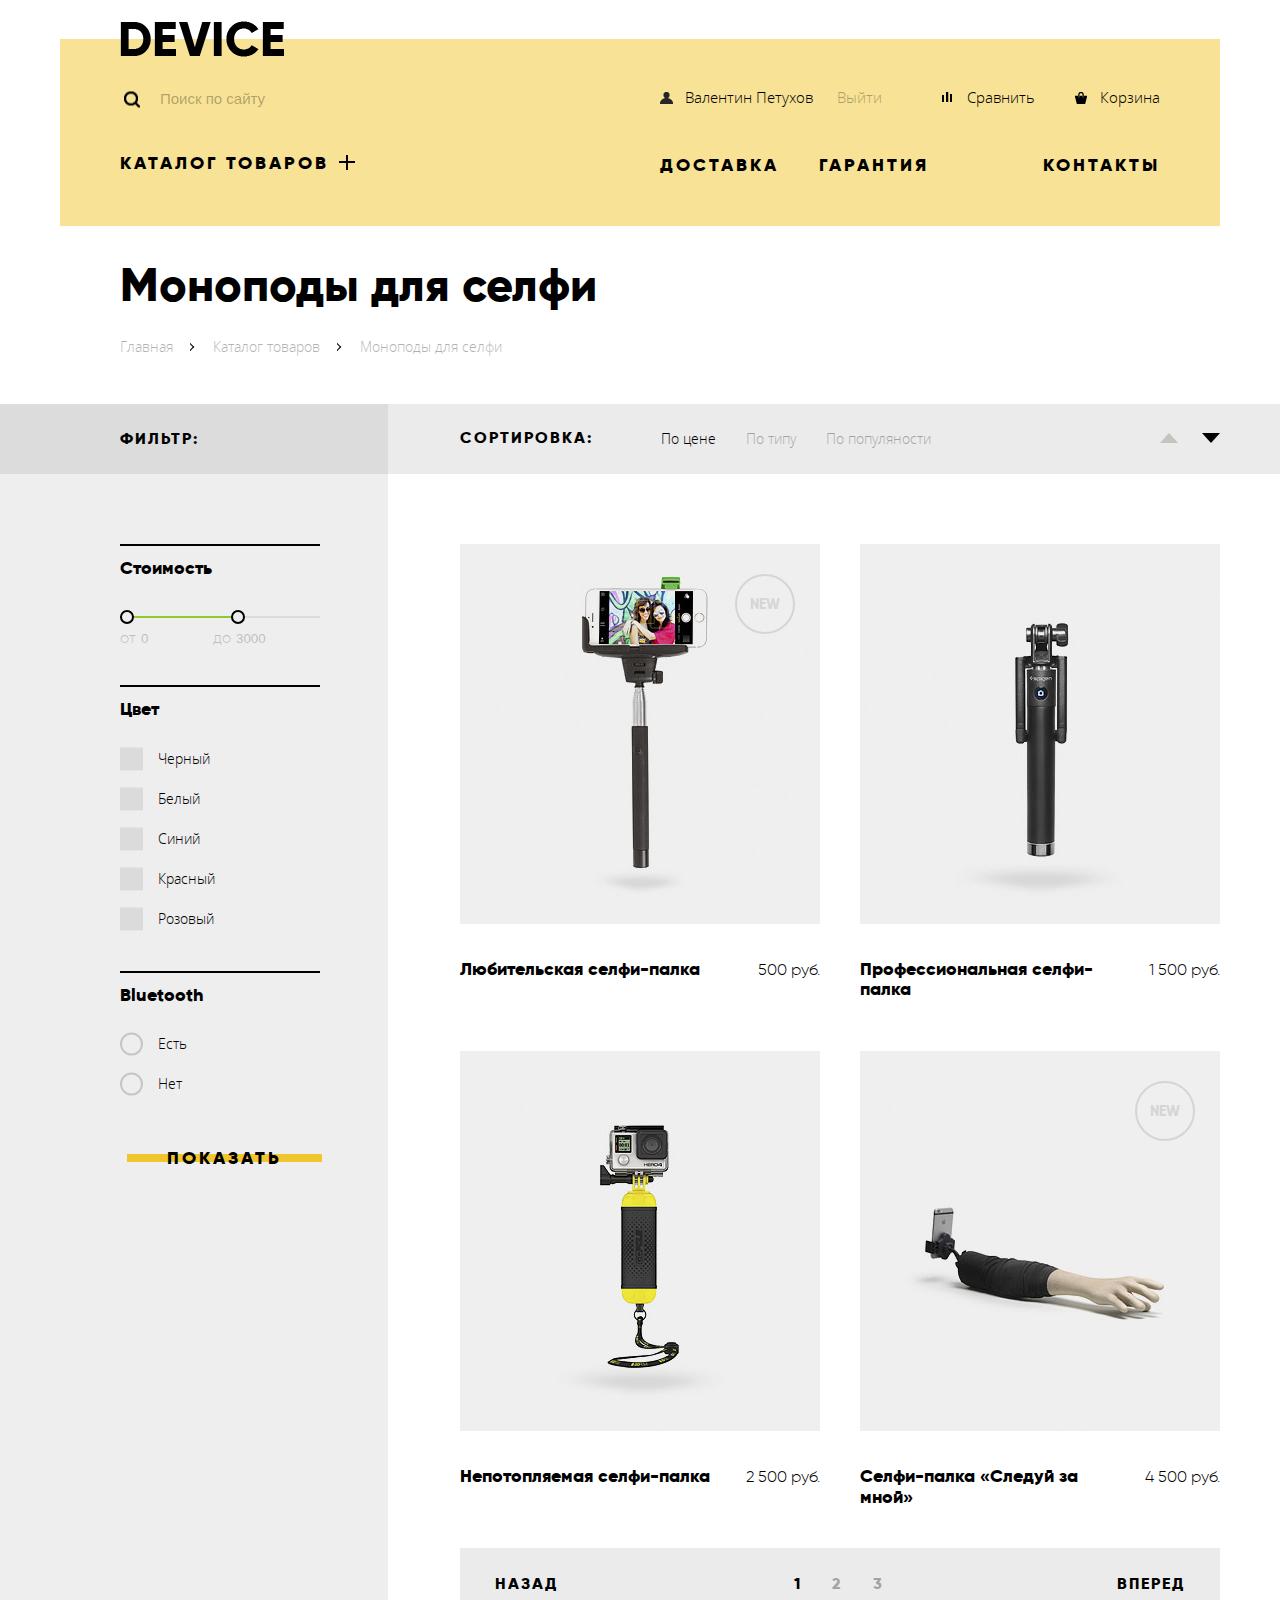
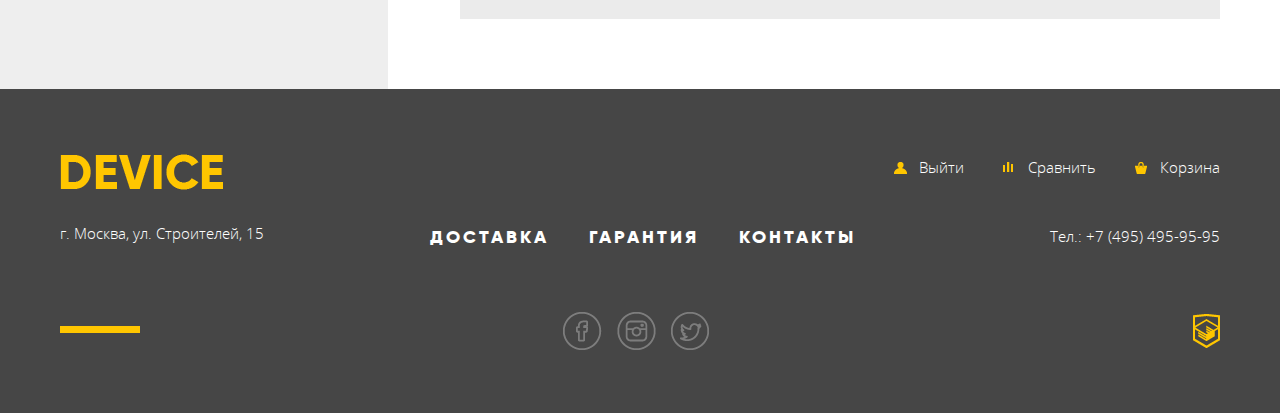
==== commit 412674d2: "Правки замечаний" ====
--- a/catalog.html
+++ b/catalog.html
@@ -170,11 +170,11 @@
                             <article class="products-cards-item  products-cards-item-new" tabindex="0">
                                 <img src="img/item-1.jpg" width="360" height="380" alt="Любительская селфи-палка">
                                 <div class="products-cards-item-cart">
-                                    <a class="btn" href="">В корзину</a>
-                                    <a href="">Добавить к сравнению</a>
-                                </div>
-                                <div class="products-cards-item-info">
-                                    <h3 class="products-cards-item-title">Любительская селфи-палка</h3>
+                                    <button class="btn">В корзину</button>
+                                    <button>Добавить к сравнению</button>
+                                </div>
+                                <div class="products-cards-item-info">
+                                    <a class="products-cards-item-title" href="#">Любительская селфи-палка</a>
                                     <span class="products-cards-item-price">500 руб.</span>
                                 </div>
                             </article>
@@ -182,11 +182,11 @@
                             <article class="products-cards-item" tabindex="0">
                                 <img src="img/item-2.jpg" width="360" height="380" alt="Профессиональная селфи-палка">
                                 <div class="products-cards-item-cart">
-                                    <a class="btn" href="">В корзину</a>
-                                    <a href="">Добавить к сравнению</a>
-                                </div>
-                                <div class="products-cards-item-info">
-                                    <h3 class="products-cards-item-title">Профессиональная селфи-палка</h3>
+                                    <button class="btn">В корзину</button>
+                                    <button>Добавить к сравнению</button>
+                                </div>
+                                <div class="products-cards-item-info">
+                                    <a class="products-cards-item-title" href="#">Профессиональная селфи-палка</a>
                                     <span class="products-cards-item-price">1 500 руб.</span>
                                 </div>
                             </article>
@@ -194,11 +194,11 @@
                             <article class="products-cards-item" tabindex="0">
                                 <img src="img/item-3.jpg" width="360" height="380" alt="Непотопляемая селфи-палка">
                                 <div class="products-cards-item-cart">
-                                    <a class="btn" href="">В корзину</a>
-                                    <a href="">Добавить к сравнению</a>
-                                </div>
-                                <div class="products-cards-item-info">
-                                    <h3 class="products-cards-item-title">Непотопляемая селфи-палка</h3>
+                                    <button class="btn">В корзину</button>
+                                    <button>Добавить к сравнению</button>
+                                </div>
+                                <div class="products-cards-item-info">
+                                    <a class="products-cards-item-title" href="#">Непотопляемая селфи-палка</a>
                                     <span class="products-cards-item-price">2 500 руб.</span>
                                 </div>
                             </article>
@@ -206,11 +206,11 @@
                             <article class="products-cards-item  products-cards-item-new" tabindex="0">
                                 <img src="img/item-4.jpg" width="360" height="380" alt="Селфи-палка «Следуй за мной»">
                                 <div class="products-cards-item-cart">
-                                    <a class="btn" href="">В корзину</a>
-                                    <a href="">Добавить к сравнению</a>
-                                </div>
-                                <div class="products-cards-item-info">
-                                    <h3 class="products-cards-item-title">Селфи-палка «Следуй за мной»</h3>
+                                    <button class="btn">В корзину</button>
+                                    <button>Добавить к сравнению</button>
+                                </div>
+                                <div class="products-cards-item-info">
+                                    <a class="products-cards-item-title" href="#">Селфи-палка «Следуй за мной»</a>
                                     <span class="products-cards-item-price">4 500 руб.</span>
                                 </div>
                             </article>
@@ -250,11 +250,11 @@
                         <li><a class="main-navigation-link" href="#">Контакты</a></li>
                     </ul>
                 </nav>
-                <address class="main-footer-social">
+                <div class="main-footer-social">
                     <a class="social-btn  social-btn-fb" href="#">Фейсбук</a>
                     <a class="social-btn  social-btn-inst" href="#">Инстаграм</a>
                     <a class="social-btn  social-btn-tv" href="#">Твиттер</a>
-                </address>
+                </div>
             </div>
             <div class="main-footer-block">
                 <div class="user-block  user-block-footer">
@@ -270,10 +270,10 @@
                         </li>
                     </ul>
                 </div>
-                <address class="main-footer-contacts">
+                <div class="main-footer-contacts">
                     <a class="main-footer-tell" href="tel:74954959595">Тел.: +7 (495) 495-95-95</a>
                     <a class="main-footer-copyright" href="https://htmlacademy.ru">HTML Academy</a>
-                </address>
+                </div>
             </div>
         </div>
     </footer>
--- a/css/styles-min.css
+++ b/css/styles-min.css
@@ -1 +1 @@
-.main-header-search-submit,body{font-size:15px;font-family:OpenSans,Arial,sans-serif}.main-header-search::before,.user-block-item::before{background-image:url(../img/spritesheet.png);background-repeat:no-repeat}.products-cards-item img,img{max-width:100%}.filter form,.filter-box,.products-cards-item-cart{-webkit-box-orient:vertical;-webkit-box-direction:normal}.catalog-product,.hidden,.promo-slides{overflow:hidden}@font-face{font-family:OpenSans;src:url(../fonts/opensans.woff) format('woff'),url(../fonts/opensans.woff2) format('woff2');font-weight:400;font-style:normal}@font-face{font-family:OpenSans;src:url(../fonts/opensanslight.woff) format('woff'),url(../fonts/opensanslight.woff2) format('woff2');font-weight:300;font-style:normal}@font-face{font-family:Gilroy;src:url(../fonts/gilroyextrabold.woff) format('woff'),url(../fonts/gilroyextrabold.woff2) format('woff2');font-weight:700;font-style:normal}@font-face{font-family:Gilroy;src:url(../fonts/gilroylight.woff) format('woff'),url(../fonts/gilroylight.woff2) format('woff2');font-weight:300;font-style:normal}body{margin:0;font-weight:300}a{text-decoration:none;-webkit-transition:all .2s;transition:all .2s}.container{width:1160px;margin-left:auto;margin-right:auto;padding:0 20px}.main-header a:hover{opacity:.6}.main-header a:focus,.user-block-link-logout{opacity:.3}.main-header-logo{position:relative;z-index:1;display:inline-block;margin-top:21px;margin-bottom:0;margin-left:60px}.main-header-bottom{position:relative;display:-webkit-box;display:-ms-flexbox;display:flex;min-height:249px;margin-top:-21px;padding-top:50px;padding-left:60px;padding-right:60px;background-color:#f7e296}.main-header-bottom::after{content:"";position:absolute;left:600px;top:224px;display:block;width:100px;height:7px;background-color:#fff}.main-header-left{width:540px}.main-header-search{position:relative;margin-bottom:19px}.main-header-search::before{content:"";position:absolute;left:4px;top:50%;-webkit-transform:translateY(-50%);transform:translateY(-50%);width:17px;height:17px;background-position:-5px -89px}.main-header-search-input{width:360px;padding-top:13px;padding-bottom:15px;padding-left:40px;font-size:15px;background-color:transparent;border:none;outline:0}.filter-box input[type=checkbox]:focus+label::before,.filter-box input[type=radio]:focus+label::before{outline:#3b99fc auto 3px}.main-header-search-input::-webkit-input-placeholder{font-size:15px;color:rgba(0,0,0,.3)}.main-header-search-input::-moz-placeholder{font-size:15px;color:rgba(0,0,0,.3)}.main-header-search-input:-ms-input-placeholder{font-size:15px;color:rgba(0,0,0,.3)}.main-header-search-input:hover::-webkit-input-placeholder{color:rgba(0,0,0,.6)}.main-header-search-input:hover::-moz-placeholder{color:rgba(0,0,0,.6)}.main-header-search-input:hover:-ms-input-placeholder{color:rgba(0,0,0,.6)}.main-header-search-input:focus{padding-bottom:13px;border-bottom:2px solid #000}.main-header-search-submit{display:none;margin-left:-4px;background-color:transparent;border:2px solid #000;cursor:pointer;padding:10px 19px 12px}.main-header-catalog-navigation,.main-header-search-input:focus+.main-header-search-submit{display:inline-block;vertical-align:top}.main-header-catalog-link,.main-navigation-link{font-size:18px;letter-spacing:3px;text-transform:uppercase}.catalog-product-title,.filter-box-title,.filter__range-price label,.filter__title-text,.main-header-catalog-link,.main-navigation-link,.products-cards-item-new::after,.products-title-text{font-family:Gilroy,Arial,sans-serif}.main-header-search-submit:hover{background-color:#000;color:#fff}.main-header-search-submit:active{color:rgba(255,255,255,.3)}.main-header-catalog-navigation{position:relative}.main-header-catalog-link::after,.main-header-catalog-link::before{right:16px;display:block;width:2px;background-color:#000;content:""}.main-header-catalog-link{position:relative;padding-right:35px;font-weight:700;color:#000}.main-header-catalog-link::after{position:absolute;top:3px;height:15px}.main-header-catalog-link::before{position:absolute;top:2px;height:16px;-webkit-transform:rotate(90deg);transform:rotate(90deg)}.catalog-navigation{position:absolute;left:-60px;z-index:2;display:none;padding-top:35px;padding-left:60px;width:1100px;height:129px;background-color:#f7e296}.main-header-catalog-navigation:hover .catalog-navigation{display:block}.catalog-navigation-inner{display:-webkit-box;display:-ms-flexbox;display:flex}.catalog-navigation-items{padding:0;margin:0 60px 0 0;list-style:none}.catalog-navigation-items li{margin-bottom:16px}.catalog-navigation-link{font-weight:300;color:#000}.main-header-right{-webkit-box-flex:1;-ms-flex-positive:1;flex-grow:1}.user-block{margin-bottom:48px}.user-block-list{display:-webkit-box;display:-ms-flexbox;display:flex;margin:0;padding:0;list-style:none}.user-block-item{position:relative;padding-left:25px;margin-left:40px}.user-block-item:first-child{margin-right:auto;margin-left:0}.user-block-item::before{content:"";position:absolute;left:0;top:3px}.user-block-item-login::before{width:13px;height:12px;background-position:-5px -137px}.user-block-item-compare::before{width:10px;height:10px;background-position:-5px -69px}.user-block-item-cart::before{width:12px;height:12px;background-position:-5px -27px}.user-block-link{color:#000}.user-block-link-user{margin-right:20px}.main-navigation-items{display:-webkit-box;display:-ms-flexbox;display:flex;list-style:none;padding:0;margin:0}.main-navigation-items li{margin-right:40px}.main-navigation-items li:last-child{margin-left:auto;margin-right:0}.main-navigation-link{font-weight:700;color:#000}.main-header-catalog{margin-bottom:32px}.main-header-catalog .main-header-bottom{min-height:137px}.main-header-catalog .main-header-bottom::after{display:none}.catalog-product-title{margin-top:0;margin-bottom:26px;padding-left:60px;font-size:47px}.breadcrumbs{padding-left:60px;margin-bottom:48px}.breadcrumbs-list{display:-webkit-box;display:-ms-flexbox;display:flex;margin:0;padding:0;list-style:none}.breadcrumbs-list li{position:relative;padding-right:20px;margin-right:20px}.breadcrumbs-list li:after{content:"";position:absolute;right:0;top:50%;display:block;width:4px;height:4px;border:1px solid #000;border-top-color:transparent;border-left-color:transparent;-webkit-transform:translateY(-50%) rotate(-45deg);transform:translateY(-50%) rotate(-45deg)}.breadcrumbs-list li:last-child::after{display:none}.breadcrumbs-link{font-size:14px;color:#000;opacity:.3}.breadcrumbs-link:not(.breadcrumbs-link-active):hover{opacity:.6}.breadcrumbs-link:not(.breadcrumbs-link-active):active{opacity:.1}.catalog-product-inner{display:-webkit-box;display:-ms-flexbox;display:flex}.filter{position:relative;width:328px;background-color:#eee}.filter::before,.filter__title::before{top:0;right:0;height:100%;width:10000px}.filter::before{content:"";position:absolute;z-index:-2;display:block;background-color:#eee}.filter__title::before,.products-title::before{content:"";z-index:-1}.filter form{display:-webkit-box;display:-ms-flexbox;display:flex;-ms-flex-direction:column;flex-direction:column}.filter .btn-submit{margin-top:-13px;-webkit-align-self:center;-ms-flex-item-align:center;-ms-grid-row-align:center;align-self:center}.filter__title{position:relative;margin-bottom:84px;padding-left:60px;padding-top:26px;padding-bottom:26px;background-color:#dcdcdc}.filter__title::before{position:absolute;display:block;background-color:#dcdcdc}.filter__title-text{font-size:16px;letter-spacing:2px;text-transform:uppercase;font-weight:700}.filter-box{position:relative;display:-webkit-box;display:-ms-flexbox;display:flex;-ms-flex-direction:column;flex-direction:column;border:none;margin-left:0;margin-right:0;padding:19px 68px 46px 60px}.filter-box-range{padding-top:25px;padding-bottom:52px}.filter-box-title{position:relative;font-size:18px;font-weight:700}.filter-box-title::before{content:"";position:absolute;top:-14px;display:block;width:200px;height:2px;-webkit-box-sizing:border-box;box-sizing:border-box;background-color:#000}.filter__range-controls{position:relative;padding-top:12px;padding-bottom:12px}.filter__range-scale{height:2px;background-color:#dbdbdb}.filter__range-bar{width:70%;height:2px;background-color:#91c92f}.filter__range-toggle{position:absolute;top:50%;-webkit-transform:translateY(-50%);transform:translateY(-50%);display:block;width:10px;height:10px;border-radius:50%;border:2px solid #000;background-color:#eee;cursor:pointer}.filter__range-toggle:active{border-color:#fff;background-color:#7eae29;-webkit-box-shadow:0 3px 2px -2px #000;box-shadow:0 3px 2px -2px #000}.filter__range-toggle--max{left:130px}.filter__range-price{display:-webkit-box;display:-ms-flexbox;display:flex}.filter__range-price label{margin-right:3px;opacity:.2}.filter__range-price input{border:none;background-color:transparent;width:70px;opacity:.2}.filter__range-price input:focus{opacity:1}.filter-box input[type=checkbox],.filter-box input[type=radio]{position:absolute;clip:rect(0,0,0,0)}.filter-box input[type=checkbox]+label,.filter-box input[type=radio]+label{position:relative;display:block;padding-left:38px;font-size:14px;line-height:40px;color:#000;cursor:pointer}.filter-box input[type=checkbox]+label::before{content:"";position:absolute;left:0;top:50%;display:block;width:23px;height:23px;background-color:#dbdbdb;-webkit-transform:translateY(-50%);transform:translateY(-50%);-webkit-transition:all .2s;transition:all .2s}.filter-box input[type=checkbox]+label:hover::before{background-color:#cecece}.filter-box input[type=checkbox]+label:active::before{background-color:#c4c4c4}.filter-box input[type=checkbox]+label::after{content:"";position:absolute;left:8px;top:11px;display:block;width:4px;height:8px;border:2px solid #000;border-left-color:transparent;border-top-color:transparent;-webkit-transform:rotate(45deg) scale(0);transform:rotate(45deg) scale(0);-webkit-transition:-webkit-transform .2s;transition:-webkit-transform .2s;transition:transform .2s;transition:transform .2s,-webkit-transform .2s}.filter-box input[type=checkbox]:checked+label::after{-webkit-transform:rotate(45deg) scale(1);transform:rotate(45deg) scale(1)}.filter-box input[type=radio]+label::before{content:"";position:absolute;left:0;top:50%;display:block;width:19px;height:19px;border-radius:50%;border:2px solid #c6c6c6;-webkit-transform:translateY(-50%);transform:translateY(-50%);-webkit-transition:all .2s;transition:all .2s}.filter-box input[type=radio]+label::after{content:"";position:absolute;left:7px;top:50%;display:block;width:5px;height:5px;border-radius:50%;border:2px solid #000;-webkit-transform:translateY(-50%) scale(0);transform:translateY(-50%) scale(0);-webkit-transition:all .2s;transition:all .2s}.filter-box input[type=radio]:checked+label::after{-webkit-transform:translateY(-50%) scale(1);transform:translateY(-50%) scale(1)}.filter-box input[type=radio]+label:hover::before{border-color:#bcbcbc}.filter-box input[type=radio]+label:active::before{border-color:#acacac}.products{width:832px}.products-title{position:relative;display:-webkit-box;display:-ms-flexbox;display:flex;-webkit-box-align:center;-ms-flex-align:center;align-items:center;padding-left:72px;background-color:#ebebeb}.products-title::before{position:absolute;top:0;left:0;display:block;height:100%;width:10000px;background-color:#ebebeb}.products-title-text{font-size:16px;letter-spacing:2px;text-transform:uppercase;font-weight:700}.products-title-links{margin-left:53px;font-size:0}.products-title-link{display:inline-block;padding-top:26px;padding-bottom:26px;margin-right:30px;font-size:14px;line-height:18px;color:#000;opacity:.3;vertical-align:top}.products-title-link:not(.products-title-link-active):hover{opacity:.6}.products-title-link-active,.products-title-link:active{opacity:1}.products-title-arrows{margin-left:auto}.products-title-arrow{display:inline-block;width:0;height:0;border:9px solid #c6c2bd;border-left-color:transparent;border-right-color:transparent;cursor:pointer;vertical-align:bottom;-webkit-transition:border-color .2s;transition:border-color .2s}.btn,.catalog-link,.products-cards-item img,.social-btn{vertical-align:top}.products-title-arrow-up{margin-right:17px;border-bottom-width:10px;border-top-width:0}.products-title-arrow-down{border-top-width:10px;border-bottom-width:0}.products-title-arrow-active{border-color:#000 transparent}.products-title-arrow:not(.products-title-arrow-active):hover{border-color:#999 transparent}.products-title-arrow:not(.products-title-arrow-active):active{border-color:#000 transparent}.products-cards{display:-webkit-box;display:-ms-flexbox;display:flex;-ms-flex-wrap:wrap;flex-wrap:wrap;padding-left:72px;padding-top:70px}.products-cards-item{position:relative;margin-bottom:51px}.products-cards-item-new::after{content:"new";position:absolute;top:30px;right:25px;display:block;width:60px;height:60px;padding-top:21px;-webkit-box-sizing:border-box;box-sizing:border-box;text-align:center;font-size:14px;font-weight:700;text-transform:uppercase;border:2px solid #000;border-radius:50%;opacity:.1}.btn::before,.catalog-picture::before,.index-info-companies li::after,.main-footer-block:first-child::after,.modal-close::after,.modal-close::before,.services-slide::before,.services-slider-controls::before{content:""}.products-cards-item:nth-child(odd){margin-right:40px}.products-cards-item:hover img{opacity:.6}.products-cards-item-cart{position:absolute;left:50%;top:165px;display:none;-ms-flex-direction:column;flex-direction:column;-webkit-box-align:center;-ms-flex-align:center;align-items:center;width:100%;-webkit-transform:translateX(-50%);transform:translateX(-50%)}.products-cards-item-cart a:not(.btn){margin-top:20px;font-size:13px;color:#000;opacity:.5}.products-cards-item-cart a:not(.btn):hover{opacity:1}.products-cards-item-cart a:not(.btn):active{opacity:.2}.products-cards-item:focus .products-cards-item-cart,.products-cards-item:hover .products-cards-item-cart{display:-webkit-box;display:-ms-flexbox;display:flex}.products-cards-item-info{display:-webkit-box;display:-ms-flexbox;display:flex;-webkit-box-align:baseline;-ms-flex-align:baseline;align-items:baseline;-webkit-box-pack:justify;-ms-flex-pack:justify;justify-content:space-between;margin-top:35px;max-width:360px}.pagination,.promo-slides-inner{display:-webkit-box;display:-ms-flexbox}.products-cards-item-title{margin:0;-ms-flex-preferred-size:270px;flex-basis:270px;font-size:18px;font-family:Gilroy,Arial,sans-serif}.pagination-link,.products-cards-item-price{font-size:16px;font-family:Gilroy,Arial,sans-serif}.pagination{display:flex;-webkit-box-align:center;-ms-flex-align:center;align-items:center;margin-left:72px;margin-bottom:70px;margin-top:-10px;height:71px;background-color:#ebebeb}.pagination-inner{-webkit-box-flex:1;-ms-flex-positive:1;flex-grow:1;text-align:center}.pagination-link{font-weight:700;color:#000;text-transform:uppercase;opacity:.3;padding:27px 14px 26px}.pagination-link:hover{opacity:.6}.pagination-link-active,.pagination-link:active{opacity:1}.pagination-link-next,.pagination-link-prev{padding-left:35px;padding-right:35px;letter-spacing:2px;opacity:1}.pagination-link-next:hover,.pagination-link-prev:hover{background-color:#d9d9d9}.pagination-link-next:active,.pagination-link-prev:active{color:rgba(0,0,0,.3)}.promo-slider{position:relative}.promo-slider input{display:none}.promo-slider-controls{position:absolute;right:82px;top:329px;z-index:3}.promo-slider-controls label{display:inline-block;width:4px;height:4px;margin-left:20px;border:3px solid #b2b2b2;border-radius:50%;cursor:pointer;-webkit-transition:all .3s;transition:all .3s;vertical-align:top}.promo-slider-controls label:hover{-webkit-transform:scale(1.3);transform:scale(1.3)}#slideFirst:checked~.promo-slider-controls label[for=slideFirst],#slideSecond:checked~.promo-slider-controls label[for=slideSecond],#slideThree:checked~.promo-slider-controls label[for=slideThree]{border-color:#000}.promo-slides{position:relative;z-index:1;margin-top:-116px;margin-bottom:56px}.promo-slides-inner{display:flex;width:300%;-webkit-transition:all .4s;transition:all .4s}.promo-slide,.promo-slide-options{display:-webkit-box;display:-ms-flexbox}#slideFirst:checked~.promo-slides .promo-slides-inner{-webkit-transform:translateX(0);transform:translateX(0)}#slideSecond:checked~.promo-slides .promo-slides-inner{-webkit-transform:translateX(-1160px);transform:translateX(-1160px)}#slideThree:checked~.promo-slides .promo-slides-inner{-webkit-transform:translateX(-2322px);transform:translateX(-2322px)}.promo-slide{position:relative;display:flex;padding-left:90px;padding-right:75px;width:1160px;-webkit-box-sizing:border-box;box-sizing:border-box}.promo-slide-two .promo-slide-img{margin-top:18px}.promo-slide-description{margin-left:125px}.promo-slide-two .promo-slide-description{margin-left:165px}.promo-slide-three{padding-left:30px;padding-right:65px}.promo-slide-three .promo-slide-img{margin-top:65px}.promo-slide-three .promo-slide-description{margin-left:45px}.promo-slide-number{position:absolute;right:49px;top:-22px;z-index:-1;font-size:180px;font-family:Gilroy,Arial,sans-serif;color:#fff;font-weight:700}.promo-slide-title{max-width:490px;margin-top:85px;margin-bottom:22px;font-size:47px;font-family:Gilroy,Arial,sans-serif;color:#000}.promo-slide-options{display:flex;-ms-flex-wrap:wrap;flex-wrap:wrap;margin-top:54px}.main-footer-contacts,.services-slider-controls{-ms-flex-direction:column;-webkit-box-orient:vertical;-webkit-box-direction:normal}.promo-slide-options-item{margin-right:70px;margin-bottom:8px}.promo-slide-information{max-width:490px;margin-bottom:43px;line-height:30px;color:#464646}.promo-slide-options-value{margin-bottom:13px;font-size:36px;font-family:Gilroy,Arial,sans-serif}.promo-slide-options-name{font-size:13px}.catalog{display:-webkit-box;display:-ms-flexbox;display:flex;margin-bottom:169px}.catalog-link{display:inline-block;width:160px;margin-right:40px}.catalog-link:hover .catalog-picture{background-color:#f0c52e}.catalog-link:active .catalog-title{opacity:.3}.catalog-link:last-child{margin-right:0}.catalog-picture{position:relative;width:160px;height:160px;background-color:#f7e296;-webkit-transition:background-color .2s;transition:background-color .2s}.catalog-picture::before{position:absolute;top:50%;left:50%;-webkit-transform:translateX(-50%) translateY(-50%);transform:translateX(-50%) translateY(-50%);background-repeat:no-repeat;background-image:url(../img/spritesheet-popular.png)}.catalog-picture-vr::before{width:97px;height:55px;background-position:-10px -188px}.catalog-picture-vr:active::before{background-position:-10px -263px}.catalog-picture-monopod::before{top:102px;width:86px;height:117px;background-position:-10px -338px}.catalog-picture-monopod:active::before{background-position:-10px -475px}.catalog-picture-camera::before{width:71px;height:87px;background-position:-10px -612px}.catalog-picture-camera:active::before{background-position:-10px -719px}.catalog-picture-bracelet::before{width:107px;height:65px;background-position:-10px -826px}.catalog-picture-bracelet:active::before{background-position:-10px -911px}.catalog-picture-clock::before{width:56px;height:98px;background-position:-10px -996px}.catalog-picture-clock:active::before{background-position:-10px -1114px}.catalog-picture-quadcopter::before{width:132px;height:69px;background-position:-10px -10px}.catalog-picture-quadcopter:active::before{background-position:-10px -99px}.index-info-map,.social-btn{background-position:center;background-repeat:no-repeat}.catalog-title{margin-top:35px;font-size:18px;line-height:20px;color:#000;font-family:Gilroy,Arial,sans-serif}.index-info-title,.services-slide-title{font-size:47px;font-family:Gilroy,Arial,sans-serif}.services{margin-bottom:95px;background-color:#e5e5e5}.services .container{display:-webkit-box;display:-ms-flexbox;display:flex}.services input{display:none}.services-slider-controls{position:relative;z-index:1;display:-webkit-box;display:-ms-flexbox;display:flex;flex-direction:column;min-width:280px;max-width:280px;margin-top:-19px;padding-bottom:80px;text-align:center}.services-slider-controls::before{position:absolute;right:-4px;top:-81px;display:block;width:7px;height:100%;background-color:#000}#servicesSlideFirst:checked~.services-slider-controls label[for=servicesSlideFirst],#servicesSlideSecond:checked~.services-slider-controls label[for=servicesSlideSecond],#servicesSlideThree:checked~.services-slider-controls label[for=servicesSlideThree]{color:#f7e184}.main-footer-tell,.main-navigation-footer .main-navigation-link,.user-block-footer .user-block-link{color:#fff}#servicesSlideFirst:checked~.services-slider-controls label[for=servicesSlideFirst]::before,#servicesSlideSecond:checked~.services-slider-controls label[for=servicesSlideSecond]::before,#servicesSlideThree:checked~.services-slider-controls label[for=servicesSlideThree]::before{height:100%;width:277px;background-color:#000}.services-slider-controls label{width:110px;padding-left:27px;padding-right:27px;margin-bottom:24px;cursor:pointer}.services-slider{height:212px;margin-left:121px;margin-top:-29px;margin-bottom:106px;overflow:hidden}.services-slider-inner{height:300%;-webkit-transition:all .4s;transition:all .4s}#servicesSlideFirst:checked~.services-slider .services-slider-inner{-webkit-transform:translateY(0);transform:translateY(0)}#servicesSlideSecond:checked~.services-slider .services-slider-inner{-webkit-transform:translateY(-266px);transform:translateY(-266px)}#servicesSlideThree:checked~.services-slider .services-slider-inner{-webkit-transform:translateY(-530px);transform:translateY(-530px)}.services-slide{position:relative;padding-right:300px;min-height:250px}.services-slide::before{position:absolute;right:63px;top:14px;display:block;width:136px;height:164px;background-image:url(../img/delivery.png);background-repeat:no-repeat}.services-slide-two::before{width:171px;height:195px;background-image:url(../img/warranty.png)}.services-slide-three::before{width:156px;height:188px;background-image:url(../img/credit.png)}.services-slide-title{margin:0}.services-slide-description{max-width:460px;line-height:30px}.clients{margin-bottom:98px}.clients-img{margin-right:35px;opacity:.2;-webkit-transition:all .4s;transition:all .4s}.clients-img:last-child{margin-right:0}.clients-img:hover{opacity:1}.index-info{display:-webkit-box;display:-ms-flexbox;display:flex;margin-bottom:82px}.index-info-left{margin-right:43px}.index-info-left,.index-info-right{position:relative}.index-info-left::after,.index-info-right::after{content:"";position:absolute;top:-9px;left:0;display:block;width:80px;height:7px;background-color:#000}.index-info-description{max-width:556px;margin:0;line-height:30px}.index-info-left .index-info-description{margin-bottom:31px}.index-info-companies{padding:0;margin-left:0;margin-top:65px;margin-bottom:55px;list-style:none}.index-info-companies li{position:relative;padding-left:35px;line-height:40px;font-weight:700;font-family:Gilroy,Arial,sans-serif}.index-info-companies li::after{position:absolute;left:0;bottom:50%;-webkit-transform:translateY(50%);transform:translateY(50%);display:block;width:4px;height:4px;border:3px solid #b2b2b2;border-radius:50%}.index-info-map{margin-top:40px;margin-bottom:70px;width:560px;height:222px;background-image:url(../img/map-big.jpg);cursor:pointer}.main-footer{padding-top:57px;padding-bottom:63px;background-color:#464646}.main-footer a:not(.main-footer-tell):hover{opacity:.6}.main-footer a:not(.main-footer-tell):focus{opacity:.3}.main-footer .container{display:-webkit-box;display:-ms-flexbox;display:flex;-webkit-box-pack:justify;-ms-flex-pack:justify;justify-content:space-between}.main-footer-block:first-child{position:relative}.main-footer-block:first-child::after{position:absolute;left:0;top:180px;display:block;width:80px;height:7px;background-color:#ffc600}.main-footer-block:nth-child(2){padding-left:128px;text-align:center}.main-navigation-footer{margin-top:81px;margin-bottom:64px}.main-footer-logo{margin-top:8px}.main-footer-address{margin-top:31px;color:#fff;font-style:normal}.main-footer-social{font-size:0}.social-btn{display:inline-block;width:39px;height:38px;margin-right:15px;opacity:.3;-webkit-transition:opacity .2s;transition:opacity .2s}.social-btn:hover{opacity:.6}.social-btn:active{opacity:.1}.social-btn-fb{background-image:url(../img/facebook.png)}.social-btn-inst{background-image:url(../img/insta.png)}.social-btn-tv{background-image:url(../img/twitter.png)}.user-block-footer{margin-top:13px}.user-block-footer .user-block-item{margin-right:0;margin-left:39px}.user-block-footer .user-block-item-login::before{background-position:-5px -115px}.user-block-footer .user-block-item-compare::before{background-position:-5px -49px}.user-block-footer .user-block-item-cart::before{background-position:-5px -5px}.user-block-footer .user-block-item:first-child{margin-left:0}.main-footer-contacts{display:-webkit-box;display:-ms-flexbox;display:flex;flex-direction:column;-webkit-box-align:end;-ms-flex-align:end;align-items:flex-end}.main-footer-tell{margin-top:3px;margin-bottom:69px;font-style:normal}.main-footer-copyright{width:27px;height:34px;font-size:0;background-image:url(../img/htmlacademy.png);background-repeat:no-repeat;-webkit-transition:opacity .2s;transition:opacity .2s}.feedback-form,.map-popup{position:fixed;bottom:400px;left:50%;margin-left:-430px;width:960px;height:553px;z-index:2}.feedback-form{-webkit-box-sizing:border-box;box-sizing:border-box;background-color:#fff;-webkit-box-shadow:0 8px 45px -10px #000;box-shadow:0 8px 45px -10px #000;padding:90px 100px}.feedback-form-input,.feedback-form-textarea{border:none;background-color:#f2f2f2;outline:0}.feedback-form-textarea{margin-bottom:40px;padding:20px;font-size:14px;resize:none;-webkit-transition:background-color .2s;transition:background-color .2s}.feedback-form-top{display:-webkit-box;display:-ms-flexbox;display:flex;margin-bottom:40px}.feedback-form-top .feedback-form-field:not(:nth-child(even)){margin-right:40px}.feedback-form-field{display:-webkit-box;display:-ms-flexbox;display:flex;-webkit-box-orient:vertical;-webkit-box-direction:normal;-ms-flex-direction:column;flex-direction:column;-webkit-box-flex:1;-ms-flex-positive:1;flex-grow:1}.feedback-form-label{margin-bottom:10px;font-size:18px;line-height:18px;font-weight:700;font-family:Gilroy,Arial,sans-serif}.feedback-form-input{font-size:14px;-webkit-transition:background-color .2s;transition:background-color .2s;padding:17px 20px}.feedback-form-input:hover,.feedback-form-textarea:hover{background-color:#eaeaea}.feedback-form-input:focus,.feedback-form-textarea:focus{outline:#f7e296 solid 3px;background-color:transparent}.feedback-form-input::-webkit-input-placeholder{opacity:.4}.feedback-form-input::-moz-placeholder{opacity:.4}.feedback-form-input:-ms-input-placeholder{opacity:.4}.feedback-form-textarea::-webkit-input-placeholder{opacity:.4}.feedback-form-textarea::-moz-placeholder{opacity:.4}.feedback-form-textarea:-ms-input-placeholder{opacity:.4}.map-popup{background-color:#fff;background-image:url(../img/map-big.jpg);background-repeat:no-repeat;background-position:center;-webkit-box-shadow:0 8px 45px -10px #000;box-shadow:0 8px 45px -10px #000}.map-popup-inner{width:100%;height:100%}.modal-close{position:absolute;top:22px;right:22px;z-index:2;display:block;width:55px;height:55px;background-color:rgba(240,197,46,.5);border-radius:50%;border:none;cursor:pointer;text-indent:-10000px;-webkit-transition:all .2s;transition:all .2s}.modal-close:hover{background-color:rgba(240,197,46,1)}.modal-close:active::after,.modal-close:active::before{opacity:.3}.modal-close::after,.modal-close::before{position:absolute;top:26px;left:10px;display:block;height:2px;width:35px;background-color:#fff}.modal-close::after{-webkit-transform:rotate(45deg);transform:rotate(45deg)}.modal-close::before{-webkit-transform:rotate(-45deg);transform:rotate(-45deg)}.btn{position:relative;display:inline-block;font-size:18px;font-family:Gilroy,Arial,sans-serif;text-transform:uppercase;font-weight:700;color:#000;letter-spacing:3px;padding:10px 40px}.btn-submit{z-index:1;border:none;background-color:transparent;cursor:pointer}.btn::before{position:absolute;left:0;top:50%;z-index:-1;width:100%;height:8px;background-color:#f0c52e;-webkit-transform:translateY(-50%);transform:translateY(-50%);-webkit-transition:height .2s;transition:height .2s}.btn:active{color:rgba(0,0,0,.3)}.btn:focus::before,.btn:hover::before{height:100%;-webkit-transition:all .2s;transition:all .2s}@-webkit-keyframes open{0%{-webkit-transform:translateY(2000px);transform:translateY(2000px)}70%{-webkit-transform:translateY(-30px);transform:translateY(-30px)}90%{-webkit-transform:translateY(10px);transform:translateY(10px)}100%{-webkit-transform:translateY(0);transform:translateY(0)}}@keyframes open{0%{-webkit-transform:translateY(2000px);transform:translateY(2000px)}70%{-webkit-transform:translateY(-30px);transform:translateY(-30px)}90%{-webkit-transform:translateY(10px);transform:translateY(10px)}100%{-webkit-transform:translateY(0);transform:translateY(0)}}.modal-show{-webkit-animation:open .5s;animation:open .5s}.hidden{position:absolute;left:-10000px;top:auto;width:1px;height:1px}
+@font-face{font-family:'OpenSans';src:url(../fonts/opensans.woff) format("woff"),url(../fonts/opensans.woff2) format("woff2");font-weight:400;font-style:normal}@font-face{font-family:'OpenSans';src:url(../fonts/opensanslight.woff) format("woff"),url(../fonts/opensanslight.woff2) format("woff2");font-weight:300;font-style:normal}@font-face{font-family:'Gilroy';src:url(../fonts/gilroyextrabold.woff) format("woff"),url(../fonts/gilroyextrabold.woff2) format("woff2");font-weight:700;font-style:normal}@font-face{font-family:'Gilroy';src:url(../fonts/gilroylight.woff) format("woff"),url(../fonts/gilroylight.woff2) format("woff2");font-weight:300;font-style:normal}body{margin:0;font-size:15px;font-weight:300;font-family:"OpenSans","Arial",sans-serif}a{text-decoration:none;-webkit-transition:all .2s;transition:all .2s}img{max-width:100%}.container{width:1160px;margin-left:auto;margin-right:auto;padding:0 20px}.main-header a:hover{opacity:.6}.main-header a:focus{opacity:.3}.main-header-logo{position:relative;z-index:1;display:inline-block;margin-top:21px;margin-bottom:0;margin-left:60px;vertical-align:top}.main-header-bottom{position:relative;display:-webkit-box;display:-ms-flexbox;display:flex;min-height:249px;margin-top:-21px;padding-top:50px;padding-left:60px;padding-right:60px;background-color:#f7e296}.main-header-bottom::after{content:"";position:absolute;left:600px;top:224px;display:block;width:100px;height:7px;background-color:#fff}.main-header-left{width:540px}.main-header-search{position:relative;margin-top:-12px;margin-bottom:31px}.main-header-search::before{content:"";position:absolute;left:4px;top:50%;-webkit-transform:translateY(-50%);transform:translateY(-50%);width:17px;height:17px;background-image:url(../img/spritesheet.png);background-repeat:no-repeat;background-position:-5px -89px}.main-header-search-input{width:360px;padding-top:13px;padding-bottom:15px;padding-left:40px;font-size:15px;background-color:transparent;border:none;outline:none}.main-header-search-input::-webkit-input-placeholder{font-size:15px;color:rgba(0,0,0,0.3)}.main-header-search-input::-moz-placeholder{font-size:15px;color:rgba(0,0,0,0.3)}.main-header-search-input:-ms-input-placeholder{font-size:15px;color:rgba(0,0,0,0.3)}.main-header-search-input:hover::-webkit-input-placeholder{color:rgba(0,0,0,0.6)}.main-header-search-input:hover::-moz-placeholder{color:rgba(0,0,0,0.6)}.main-header-search-input:hover:-ms-input-placeholder{color:rgba(0,0,0,0.6)}.main-header-search-input:focus{padding-bottom:13px;border-bottom:2px solid #000}.main-header-search-submit{display:none;margin-left:-4px;font-size:15px;font-family:"OpenSans","Arial",sans-serif;background-color:transparent;border:2px solid #000;cursor:pointer;padding:10px 19px 12px}.main-header-search-submit:hover{background-color:#000;color:#fff}.main-header-search-submit:active{color:rgba(255,255,255,0.3)}.main-header-search-input:focus + .main-header-search-submit{display:inline-block;vertical-align:top}.main-header-catalog-navigation{position:relative;display:inline-block;vertical-align:top}.main-header-catalog-link{position:relative;padding-right:35px;font-size:18px;font-weight:700;font-family:"Gilroy","Arial",sans-serif;text-transform:uppercase;color:#000;letter-spacing:3px}.main-header-catalog-link::after{content:"";position:absolute;right:16px;top:3px;display:block;width:2px;height:15px;background-color:#000}.main-header-catalog-link::before{content:"";position:absolute;right:16px;top:2px;display:block;width:2px;height:16px;background-color:#000;-webkit-transform:rotate(90deg);transform:rotate(90deg)}.catalog-navigation{position:absolute;left:-60px;z-index:2;display:none;padding-top:35px;padding-left:60px;width:1100px;min-height:129px;background-color:#f7e296}.main-header-catalog-navigation:hover .catalog-navigation{display:block}.catalog-navigation-inner{display:-webkit-box;display:-ms-flexbox;display:flex;-ms-flex-wrap:wrap;flex-wrap:wrap}.catalog-navigation-items{padding:0;margin:0;margin-right:60px;list-style:none}.catalog-navigation-items li{margin-bottom:16px}.catalog-navigation-link{font-weight:300;color:#000}.main-header-right{-webkit-box-flex:1;-ms-flex-positive:1;flex-grow:1}.user-block{margin-bottom:44px}.user-block-list{display:-webkit-box;display:-ms-flexbox;display:flex;-ms-flex-wrap:wrap;flex-wrap:wrap;margin:0;padding:0;list-style:none}.user-block-item{position:relative;padding-left:25px;margin-left:40px;margin-bottom:4px}.user-block-item:first-child{margin-right:auto;margin-left:0}.user-block-item::before{content:"";position:absolute;left:0;top:3px;background-image:url(../img/spritesheet.png);background-repeat:no-repeat}.user-block-item-login::before{width:13px;height:12px;background-position:-5px -137px}.user-block-item-compare::before{width:10px;height:10px;background-position:-5px -69px}.user-block-item-cart::before{width:12px;height:12px;background-position:-5px -27px}.user-block-link{color:#000}.user-block-link-user{margin-right:20px}.user-block-link-logout{opacity:.3}.main-navigation-items{display:-webkit-box;display:-ms-flexbox;display:flex;list-style:none;padding:0;margin:0}.main-navigation-items li{margin-right:40px}.main-navigation-items li:last-child{margin-left:auto;margin-right:0}.main-navigation-link{font-size:18px;font-weight:700;font-family:"Gilroy","Arial",sans-serif;text-transform:uppercase;color:#000;letter-spacing:3px}.main-header-catalog{margin-bottom:32px}.main-header-catalog .main-header-bottom{min-height:137px}.main-header-catalog .main-header-bottom::after{display:none}.catalog-product{overflow:hidden}.catalog-product-title{margin-top:0;margin-bottom:26px;padding-left:60px;font-size:47px;font-family:"Gilroy","Arial",sans-serif}.breadcrumbs{padding-left:60px;margin-bottom:44px}.breadcrumbs-list{display:-webkit-box;display:-ms-flexbox;display:flex;-ms-flex-wrap:wrap;flex-wrap:wrap;margin:0;padding:0;list-style:none}.breadcrumbs-list li{position:relative;padding-right:20px;margin-right:20px;margin-bottom:4px}.breadcrumbs-list li:after{content:"";position:absolute;right:0;top:50%;display:block;width:4px;height:4px;border:1px solid #000;border-top-color:transparent;border-left-color:transparent;-webkit-transform:translateY(-50%) rotate(-45deg);transform:translateY(-50%) rotate(-45deg)}.breadcrumbs-list li:last-child::after{display:none}.breadcrumbs-link{font-size:14px;color:#000;opacity:.3}.breadcrumbs-link:not(.breadcrumbs-link-active):hover{opacity:.6}.breadcrumbs-link:not(.breadcrumbs-link-active):active{opacity:.1}.catalog-product-inner{display:-webkit-box;display:-ms-flexbox;display:flex}.filter{position:relative;width:328px;background-color:#eee}.filter::before{content:"";position:absolute;top:0;right:0;z-index:-2;display:block;height:100%;width:10000px;background-color:#eee}.filter form{display:-webkit-box;display:-ms-flexbox;display:flex;-webkit-box-orient:vertical;-webkit-box-direction:normal;-ms-flex-direction:column;flex-direction:column}.filter .btn-submit{margin-top:-13px;-webkit-align-self:center;-ms-flex-item-align:center;-ms-grid-row-align:center;align-self:center}.filter__title{position:relative;margin-bottom:84px;padding-left:60px;padding-top:26px;padding-bottom:26px;background-color:#dcdcdc}.filter__title::before{content:"";position:absolute;top:0;right:0;z-index:-1;display:block;height:100%;width:10000px;background-color:#dcdcdc}.filter__title-text{font-size:16px;letter-spacing:2px;text-transform:uppercase;font-weight:700;font-family:"Gilroy","Arial",sans-serif}.filter-box{position:relative;display:-webkit-box;display:-ms-flexbox;display:flex;-webkit-box-orient:vertical;-webkit-box-direction:normal;-ms-flex-direction:column;flex-direction:column;border:none;margin-left:0;margin-right:0;padding:19px 68px 46px 60px}.filter-box-range{padding-top:25px;padding-bottom:52px}.filter-box-title{position:relative;font-size:18px;font-weight:700;font-family:"Gilroy","Arial",sans-serif}.filter-box-title::before{content:"";position:absolute;top:-14px;display:block;width:200px;height:2px;-webkit-box-sizing:border-box;box-sizing:border-box;background-color:#000}.filter__range-controls{position:relative;padding-top:12px;padding-bottom:12px}.filter__range-scale{height:2px;background-color:#dbdbdb}.filter__range-bar{width:60%;height:2px;background-color:#91c92f}.filter__range-toggle{position:absolute;top:50%;-webkit-transform:translateY(-50%);transform:translateY(-50%);display:block;width:10px;height:10px;border-radius:50%;border:2px solid #000;background-color:#eee;cursor:pointer}.filter__range-toggle:active{border-color:#fff;background-color:#7eae29;-webkit-box-shadow:0 3px 2px -2px #000;box-shadow:0 3px 2px -2px #000}.filter__range-toggle--max{left:111px}.filter__range-price{display:-webkit-box;display:-ms-flexbox;display:flex}.filter__range-price label{margin-right:3px;font-family:"Gilroy","Arial",sans-serif;opacity:.2}.filter__range-price input{border:none;background-color:transparent;width:70px;opacity:.2}.filter__range-price input:focus{opacity:1}.filter-box input[type="checkbox"],.filter-box input[type="radio"]{position:absolute;clip:rect(0,0,0,0)}.filter-box input[type="checkbox"] + label,.filter-box input[type="radio"] + label{position:relative;display:block;padding-left:38px;font-size:14px;line-height:40px;color:#000;cursor:pointer}.filter-box input[type="checkbox"] + label::before{content:"";position:absolute;left:0;top:50%;display:block;width:23px;height:23px;background-color:#dbdbdb;-webkit-transform:translateY(-50%);transform:translateY(-50%);-webkit-transition:all .2s;transition:all .2s}.filter-box input[type="checkbox"] + label:hover::before{background-color:#cecece}.filter-box input[type="checkbox"]:focus + label::before{outline:#3b99fc auto 3px}.filter-box input[type="checkbox"] + label:active::before{background-color:#c4c4c4}.filter-box input[type="checkbox"] + label::after{content:"";position:absolute;left:8px;top:11px;display:block;width:4px;height:8px;border:2px solid #000;border-left-color:transparent;border-top-color:transparent;-webkit-transform:rotate(45deg) scale(0);transform:rotate(45deg) scale(0);-webkit-transition:-webkit-transform .2s;transition:-webkit-transform .2s;transition:transform .2s;transition:transform 0.2s,-webkit-transform .2s}.filter-box input[type="checkbox"]:checked + label::after{-webkit-transform:rotate(45deg) scale(1);transform:rotate(45deg) scale(1)}.filter-box input[type="radio"] + label::before{content:"";position:absolute;left:0;top:50%;display:block;width:19px;height:19px;border-radius:50%;border:2px solid #c6c6c6;-webkit-transform:translateY(-50%);transform:translateY(-50%);-webkit-transition:all .2s;transition:all .2s}.filter-box input[type="radio"] + label::after{content:"";position:absolute;left:7px;top:50%;display:block;width:5px;height:5px;border-radius:50%;border:2px solid #000;-webkit-transform:translateY(-50%) scale(0);transform:translateY(-50%) scale(0);-webkit-transition:all .2s;transition:all .2s}.filter-box input[type="radio"]:checked + label::after{-webkit-transform:translateY(-50%) scale(1);transform:translateY(-50%) scale(1)}.filter-box input[type="radio"] + label:hover::before{border-color:#bcbcbc}.filter-box input[type="radio"] + label:active::before{border-color:#acacac}.filter-box input[type="radio"]:focus + label::before{outline:#3b99fc auto 3px}.products{width:832px}.products-title{position:relative;display:-webkit-box;display:-ms-flexbox;display:flex;-webkit-box-align:center;-ms-flex-align:center;align-items:center;padding-left:72px;background-color:#ebebeb}.products-title::before{content:"";position:absolute;top:0;left:0;z-index:-1;display:block;height:100%;width:10000px;background-color:#ebebeb}.products-title-text{font-size:16px;letter-spacing:2px;text-transform:uppercase;font-weight:700;font-family:"Gilroy","Arial",sans-serif}.products-title-links{margin-left:68px;font-size:0}.products-title-link{display:inline-block;padding-top:26px;padding-bottom:26px;margin-right:30px;font-size:14px;line-height:18px;color:#000;opacity:.3;vertical-align:top}.products-title-link:not(.products-title-link-active):hover{opacity:.6}.products-title-link:active{opacity:1}.products-title-link-active{opacity:1}.products-title-arrows{margin-left:auto}.products-title-arrow{display:inline-block;width:0;height:0;margin-bottom:4px;border:9px solid #c6c2bd;border-left-color:transparent;border-right-color:transparent;cursor:pointer;vertical-align:bottom;-webkit-transition:border-color .2s;transition:border-color .2s}.products-title-arrow-up{margin-right:20px;border-bottom-width:10px;border-top-width:0}.products-title-arrow-down{border-top-width:10px;border-bottom-width:0}.products-title-arrow-active{border-color:#000;border-left-color:transparent;border-right-color:transparent}.products-title-arrow:not(.products-title-arrow-active):hover{border-color:#999;border-left-color:transparent;border-right-color:transparent}.products-title-arrow:not(.products-title-arrow-active):active{border-color:#000;border-left-color:transparent;border-right-color:transparent}.products-cards{display:-webkit-box;display:-ms-flexbox;display:flex;-ms-flex-wrap:wrap;flex-wrap:wrap;padding-left:72px;padding-top:70px}.products-cards-item{position:relative;margin-bottom:51px}.products-cards-item-new::after{content:"new";position:absolute;top:30px;right:25px;display:block;width:60px;height:60px;padding-top:21px;-webkit-box-sizing:border-box;box-sizing:border-box;text-align:center;font-size:14px;font-family:"Gilroy","Arial",sans-serif;font-weight:700;text-transform:uppercase;border:2px solid #000;border-radius:50%;opacity:.1}.products-cards-item:nth-child(odd){margin-right:40px}.products-cards-item img{max-width:100%;vertical-align:top}.products-cards-item:hover img{opacity:.6}.products-cards-item-cart{position:absolute;left:50%;top:165px;display:none;-webkit-box-orient:vertical;-webkit-box-direction:normal;-ms-flex-direction:column;flex-direction:column;-webkit-box-align:center;-ms-flex-align:center;align-items:center;width:100%;-webkit-transform:translateX(-50%);transform:translateX(-50%)}.products-cards-item-cart button{cursor:pointer;border:none;background-color:transparent}.products-cards-item-cart button:not(.btn){margin-top:20px;font-size:13px;font-family:"OpenSans","Arial",sans-serif;opacity:.5}.products-cards-item-cart button:not(.btn):hover{opacity:1}.products-cards-item-cart button:not(.btn):active{opacity:.2}.products-cards-item:hover .products-cards-item-cart,.products-cards-item:focus .products-cards-item-cart{display:-webkit-box;display:-ms-flexbox;display:flex}.products-cards-item-info{display:-webkit-box;display:-ms-flexbox;display:flex;-webkit-box-align:baseline;-ms-flex-align:baseline;align-items:baseline;-webkit-box-pack:justify;-ms-flex-pack:justify;justify-content:space-between;margin-top:35px;max-width:360px}.products-cards-item-title{margin:0;-ms-flex-preferred-size:270px;flex-basis:270px;font-size:18px;font-family:"Gilroy","Arial",sans-serif;color:#000;font-weight:700}.products-cards-item-price{font-size:16px;font-family:"Gilroy","Arial",sans-serif}.pagination{display:-webkit-box;display:-ms-flexbox;display:flex;-webkit-box-align:center;-ms-flex-align:center;align-items:center;margin-left:72px;margin-bottom:70px;margin-top:-10px;height:71px;background-color:#ebebeb}.pagination-inner{-webkit-box-flex:1;-ms-flex-positive:1;flex-grow:1;text-align:center}.pagination-link{font-size:16px;font-weight:700;color:#000;text-transform:uppercase;font-family:"Gilroy","Arial",sans-serif;opacity:.3;padding:27px 14px 26px}.pagination-link:hover{opacity:.6}.pagination-link:active{opacity:1}.pagination-link-active{opacity:1}.pagination-link-prev,.pagination-link-next{padding-left:35px;padding-right:35px;letter-spacing:2px;opacity:1}.pagination-link-prev:hover,.pagination-link-next:hover{background-color:#d9d9d9}.pagination-link-prev:active,.pagination-link-next:active{color:rgba(0,0,0,0.3)}.promo-slider{position:relative}.promo-slider input{display:none}.promo-slider-controls{position:absolute;right:82px;top:329px;z-index:2}.promo-slider-controls label{display:inline-block;width:4px;height:4px;margin-left:20px;border:3px solid #b2b2b2;border-radius:50%;cursor:pointer;-webkit-transition:all .3s;transition:all .3s;vertical-align:top}.promo-slider-controls label:hover{-webkit-transform:scale(1.3);transform:scale(1.3)}#slideFirst:checked ~ .promo-slider-controls label[for="slideFirst"],#slideSecond:checked ~ .promo-slider-controls label[for="slideSecond"],#slideThree:checked ~ .promo-slider-controls label[for="slideThree"]{border-color:#000}.promo-slides{position:relative;z-index:1;margin-top:-116px;margin-bottom:56px;overflow:hidden}.promo-slides-inner{display:-webkit-box;display:-ms-flexbox;display:flex;width:300%;-webkit-transition:all .4s;transition:all .4s}#slideFirst:checked ~ .promo-slides .promo-slides-inner{-webkit-transform:translateX(0);transform:translateX(0)}#slideSecond:checked ~ .promo-slides .promo-slides-inner{-webkit-transform:translateX(-1160px);transform:translateX(-1160px)}#slideThree:checked ~ .promo-slides .promo-slides-inner{-webkit-transform:translateX(-2322px);transform:translateX(-2322px)}.promo-slide{position:relative;display:-webkit-box;display:-ms-flexbox;display:flex;padding-left:90px;padding-right:75px;width:1160px;-webkit-box-sizing:border-box;box-sizing:border-box}.promo-slide-two .promo-slide-img{margin-top:18px}.promo-slide-description{margin-left:125px}.promo-slide-two .promo-slide-description{margin-left:165px}.promo-slide-three{padding-left:30px;padding-right:65px}.promo-slide-three .promo-slide-img{margin-top:65px}.promo-slide-three .promo-slide-description{margin-left:45px}.promo-slide-number{position:absolute;right:49px;top:-22px;z-index:-1;font-size:180px;font-family:"Gilroy","Arial",sans-serif;color:#fff;font-weight:700}.promo-slide-title{max-width:490px;margin-top:85px;margin-bottom:22px;font-size:47px;font-family:"Gilroy","Arial",sans-serif;color:#000}.promo-slide-options{display:-webkit-box;display:-ms-flexbox;display:flex;-ms-flex-wrap:wrap;flex-wrap:wrap;margin-top:54px}.promo-slide-options-item{margin-right:70px;margin-bottom:8px}.promo-slide-information{max-width:490px;margin-bottom:43px;line-height:30px;color:#464646}.promo-slide-options-value{margin-bottom:13px;font-size:36px;font-family:"Gilroy","Arial",sans-serif}.promo-slide-options-name{font-size:13px}.catalog{display:-webkit-box;display:-ms-flexbox;display:flex;-ms-flex-wrap:wrap;flex-wrap:wrap;margin-bottom:169px}.catalog-link{display:inline-block;width:160px;margin-right:40px;vertical-align:top}.catalog-link:hover .catalog-picture{background-color:#f0c52e}.catalog-link:active .catalog-title{opacity:.3}.catalog-link:last-child{margin-right:0}.catalog-picture{position:relative;width:160px;height:160px;background-color:#f7e296;-webkit-transition:background-color .2s;transition:background-color .2s}.catalog-picture::before{content:"";position:absolute;top:50%;left:50%;-webkit-transform:translateX(-50%) translateY(-50%);transform:translateX(-50%) translateY(-50%);background-repeat:no-repeat;background-image:url(../img/spritesheet-popular.png)}.catalog-picture-vr::before{width:97px;height:55px;background-position:-10px -188px}.catalog-picture-vr:active::before{background-position:-10px -263px}.catalog-picture-monopod::before{top:102px;width:86px;height:117px;background-position:-10px -338px}.catalog-picture-monopod:active::before{background-position:-10px -475px}.catalog-picture-camera::before{width:71px;height:87px;background-position:-10px -612px}.catalog-picture-camera:active::before{background-position:-10px -719px}.catalog-picture-bracelet::before{width:107px;height:65px;background-position:-10px -826px}.catalog-picture-bracelet:active::before{background-position:-10px -911px}.catalog-picture-clock::before{width:56px;height:98px;background-position:-10px -996px}.catalog-picture-clock:active::before{background-position:-10px -1114px}.catalog-picture-quadcopter::before{width:132px;height:69px;background-position:-10px -10px}.catalog-picture-quadcopter:active::before{background-position:-10px -99px}.catalog-title{margin-top:35px;font-size:18px;line-height:20px;color:#000;font-family:"Gilroy","Arial",sans-serif}.services{margin-bottom:95px;background-color:#e5e5e5}.services .container{display:-webkit-box;display:-ms-flexbox;display:flex}.services input{display:none}.services-slider-controls{position:relative;z-index:1;display:-webkit-box;display:-ms-flexbox;display:flex;-webkit-box-orient:vertical;-webkit-box-direction:normal;-ms-flex-direction:column;flex-direction:column;min-width:280px;max-width:280px;margin-top:-19px;padding-bottom:80px;text-align:center}.services-slider-controls::before{content:"";position:absolute;right:-4px;top:-81px;display:block;width:7px;height:100%;background-color:#000}#servicesSlideFirst:checked ~ .services-slider-controls label[for="servicesSlideFirst"],#servicesSlideSecond:checked ~ .services-slider-controls label[for="servicesSlideSecond"],#servicesSlideThree:checked ~ .services-slider-controls label[for="servicesSlideThree"]{color:#f7e184}#servicesSlideFirst:checked ~ .services-slider-controls label[for="servicesSlideFirst"]::before,#servicesSlideSecond:checked ~ .services-slider-controls label[for="servicesSlideSecond"]::before,#servicesSlideThree:checked ~ .services-slider-controls label[for="servicesSlideThree"]::before{height:100%;width:277px;background-color:#000}.services-slider-controls label{width:110px;padding-left:27px;padding-right:27px;margin-bottom:24px;cursor:pointer}.services-slider{height:212px;margin-left:121px;margin-top:-29px;margin-bottom:106px;overflow:hidden}.services-slider-inner{height:300%;-webkit-transition:all .4s;transition:all .4s}#servicesSlideFirst:checked ~ .services-slider .services-slider-inner{-webkit-transform:translateY(0);transform:translateY(0)}#servicesSlideSecond:checked ~ .services-slider .services-slider-inner{-webkit-transform:translateY(-266px);transform:translateY(-266px)}#servicesSlideThree:checked ~ .services-slider .services-slider-inner{-webkit-transform:translateY(-530px);transform:translateY(-530px)}.services-slide{position:relative;padding-right:300px;min-height:250px}.services-slide::before{content:"";position:absolute;right:63px;top:14px;display:block;background-image:url(../img/spritesheet-services.png);background-repeat:no-repeat}.services-slide-one::before{width:156px;height:188px;background-position:-10px -10px}.services-slide-two::before{width:171px;height:195px;background-position:-10px -402px}.services-slide-three::before{width:136px;height:164px;background-position:-10px -218px}.services-slide-title{margin:0;font-size:47px;font-family:"Gilroy","Arial",sans-serif}.services-slide-description{max-width:460px;line-height:30px}.clients{margin-bottom:98px}.clients-img{margin-right:35px;opacity:.2;-webkit-transition:all .4s;transition:all .4s}.clients-img:last-child{margin-right:0}.clients-img:hover{opacity:1}.index-info{display:-webkit-box;display:-ms-flexbox;display:flex;margin-bottom:82px}.index-info-left{margin-right:43px}.index-info-left,.index-info-right{position:relative}.index-info-left::after,.index-info-right::after{content:"";position:absolute;top:-9px;left:0;display:block;width:80px;height:7px;background-color:#000}.index-info-title{font-size:47px;font-family:"Gilroy","Arial",sans-serif}.index-info-description{max-width:556px;margin:0;line-height:30px}.index-info-left .index-info-description{margin-bottom:31px}.index-info-companies{padding:0;margin-left:0;margin-top:65px;margin-bottom:55px;list-style:none}.index-info-companies li{position:relative;padding-left:35px;line-height:40px;font-weight:700;font-family:"Gilroy","Arial",sans-serif}.index-info-companies li::after{content:"";position:absolute;left:0;bottom:50%;-webkit-transform:translateY(50%);transform:translateY(50%);display:block;width:4px;height:4px;border:3px solid #b2b2b2;border-radius:50%}.index-info-map{margin-top:40px;margin-bottom:70px;width:560px;height:222px;background:#eaeaea url(../img/map-big.jpg);background-repeat:no-repeat;background-position:center;cursor:pointer}.main-footer{padding-top:57px;padding-bottom:63px;background-color:#464646}.main-footer a:not(.main-footer-tell):hover{opacity:.6}.main-footer a:not(.main-footer-tell):focus{opacity:.3}.main-footer .container{display:-webkit-box;display:-ms-flexbox;display:flex;-webkit-box-pack:justify;-ms-flex-pack:justify;justify-content:space-between}.main-footer-block:first-child{position:relative}.main-footer-block:first-child::after{content:"";position:absolute;left:0;top:180px;display:block;width:80px;height:7px;background-color:#ffc600}.main-footer-block:nth-child(2){padding-left:128px;text-align:center}.main-navigation-footer{margin-top:81px;margin-bottom:64px}.main-navigation-footer .main-navigation-link{color:#fff}.main-footer-logo{margin-top:8px}.main-footer-address{margin-top:31px;color:#fff;font-style:normal}.main-footer-social{font-size:0}.social-btn{display:inline-block;width:39px;height:38px;margin-right:15px;background-image:url(../img/spritesheet-footer.png);background-repeat:no-repeat;background-position:center;opacity:.3;-webkit-transition:opacity .2s;transition:opacity .2s;vertical-align:top}.social-btn:hover{opacity:.6}.social-btn:active{opacity:.1}.social-btn-fb{width:39px;height:38px;background-position:-10px -10px}.social-btn-inst{width:39px;height:38px;background-position:-10px -122px}.social-btn-tv{width:38px;height:38px;background-position:-10px -180px}.user-block-footer{margin-top:13px}.user-block-footer .user-block-item{margin-right:0;margin-left:39px}.user-block-footer .user-block-item-login::before{background-position:-5px -115px}.user-block-footer .user-block-item-compare::before{background-position:-5px -49px}.user-block-footer .user-block-item-cart::before{background-position:-5px -5px}.user-block-footer .user-block-item:first-child{margin-left:0}.user-block-footer .user-block-link{color:#fff}.main-footer-contacts{display:-webkit-box;display:-ms-flexbox;display:flex;-webkit-box-orient:vertical;-webkit-box-direction:normal;-ms-flex-direction:column;flex-direction:column;-webkit-box-align:end;-ms-flex-align:end;align-items:flex-end}.main-footer-tell{margin-top:3px;margin-bottom:69px;color:#fff;font-style:normal}.main-footer-copyright{width:27px;height:34px;font-size:0;background-image:url(../img/spritesheet-footer.png);background-repeat:no-repeat;background-position:-10px -68px;-webkit-transition:opacity .2s;transition:opacity .2s}.feedback-form{position:fixed;z-index:2;bottom:400px;left:50%;margin-left:-430px;-webkit-box-sizing:border-box;box-sizing:border-box;width:960px;height:553px;background-color:#fff;-webkit-box-shadow:0 8px 45px -10px #000;box-shadow:0 8px 45px -10px #000;padding:90px 100px}.feedback-form-textarea{margin-bottom:40px;padding:20px;border:none;font-size:14px;background-color:#f2f2f2;outline:none;resize:none;-webkit-transition:background-color .2s;transition:background-color .2s}.feedback-form-top{display:-webkit-box;display:-ms-flexbox;display:flex;margin-bottom:40px}.feedback-form-top .feedback-form-field:not(:nth-child(even)){margin-right:40px}.feedback-form-field{display:-webkit-box;display:-ms-flexbox;display:flex;-webkit-box-orient:vertical;-webkit-box-direction:normal;-ms-flex-direction:column;flex-direction:column;-webkit-box-flex:1;-ms-flex-positive:1;flex-grow:1}.feedback-form-label{margin-bottom:10px;font-size:18px;line-height:18px;font-weight:700;font-family:"Gilroy","Arial",sans-serif}.feedback-form-input{font-size:14px;border:none;background-color:#f2f2f2;outline:none;-webkit-transition:background-color .2s;transition:background-color .2s;padding:17px 20px}.feedback-form-input:hover,.feedback-form-textarea:hover{background-color:#eaeaea}.feedback-form-input:focus,.feedback-form-textarea:focus{outline:3px solid #f7e296;background-color:transparent}.feedback-form-input::-webkit-input-placeholder{opacity:.4}.feedback-form-input::-moz-placeholder{opacity:.4}.feedback-form-input:-ms-input-placeholder{opacity:.4}.feedback-form-textarea::-webkit-input-placeholder{opacity:.4}.feedback-form-textarea::-moz-placeholder{opacity:.4}.feedback-form-textarea:-ms-input-placeholder{opacity:.4}.map-popup{position:fixed;z-index:2;bottom:400px;left:50%;margin-left:-430px;width:960px;height:553px;background-color:#fff;background:#eaeaea url(../img/map-big.jpg);background-repeat:no-repeat;background-position:center;-webkit-box-shadow:0 8px 45px -10px #000;box-shadow:0 8px 45px -10px #000}.map-popup-inner{width:100%;height:100%}.modal-close{position:absolute;top:22px;right:22px;z-index:2;display:block;width:55px;height:55px;background-color:rgba(240,197,46,0.5);border-radius:50%;border:none;cursor:pointer;text-indent:-10000px;-webkit-transition:all .2s;transition:all .2s}.modal-close:hover{background-color:rgba(240,197,46,1)}.modal-close:active::after,.modal-close:active::before{opacity:.3}.modal-close::after,.modal-close::before{content:"";position:absolute;top:26px;left:10px;display:block;height:2px;width:35px;background-color:#fff}.modal-close::after{-webkit-transform:rotate(45deg);transform:rotate(45deg)}.modal-close::before{-webkit-transform:rotate(-45deg);transform:rotate(-45deg)}.btn{position:relative;display:inline-block;font-size:18px;font-family:"Gilroy","Arial",sans-serif;text-transform:uppercase;font-weight:700;color:#000;letter-spacing:3px;vertical-align:top;padding:10px 40px}.btn-submit{z-index:1;border:none;background-color:transparent;cursor:pointer}.btn::before{content:"";position:absolute;left:0;top:50%;z-index:-1;width:100%;height:8px;background-color:#f0c52e;-webkit-transform:translateY(-50%);transform:translateY(-50%);-webkit-transition:height .2s;transition:height .2s}.btn:active{color:rgba(0,0,0,0.3)}.btn:hover::before,.btn:focus::before{height:100%;-webkit-transition:all .2s;transition:all .2s}@-webkit-keyframes open{0%{-webkit-transform:translateY(2000px);transform:translateY(2000px)}70%{-webkit-transform:translateY(-30px);transform:translateY(-30px)}90%{-webkit-transform:translateY(10px);transform:translateY(10px)}100%{-webkit-transform:translateY(0);transform:translateY(0)}}@keyframes open{0%{-webkit-transform:translateY(2000px);transform:translateY(2000px)}70%{-webkit-transform:translateY(-30px);transform:translateY(-30px)}90%{-webkit-transform:translateY(10px);transform:translateY(10px)}100%{-webkit-transform:translateY(0);transform:translateY(0)}}.modal-show{-webkit-animation:open .5s;animation:open .5s}.hidden{position:absolute;left:-10000px;top:auto;width:1px;height:1px;overflow:hidden}
